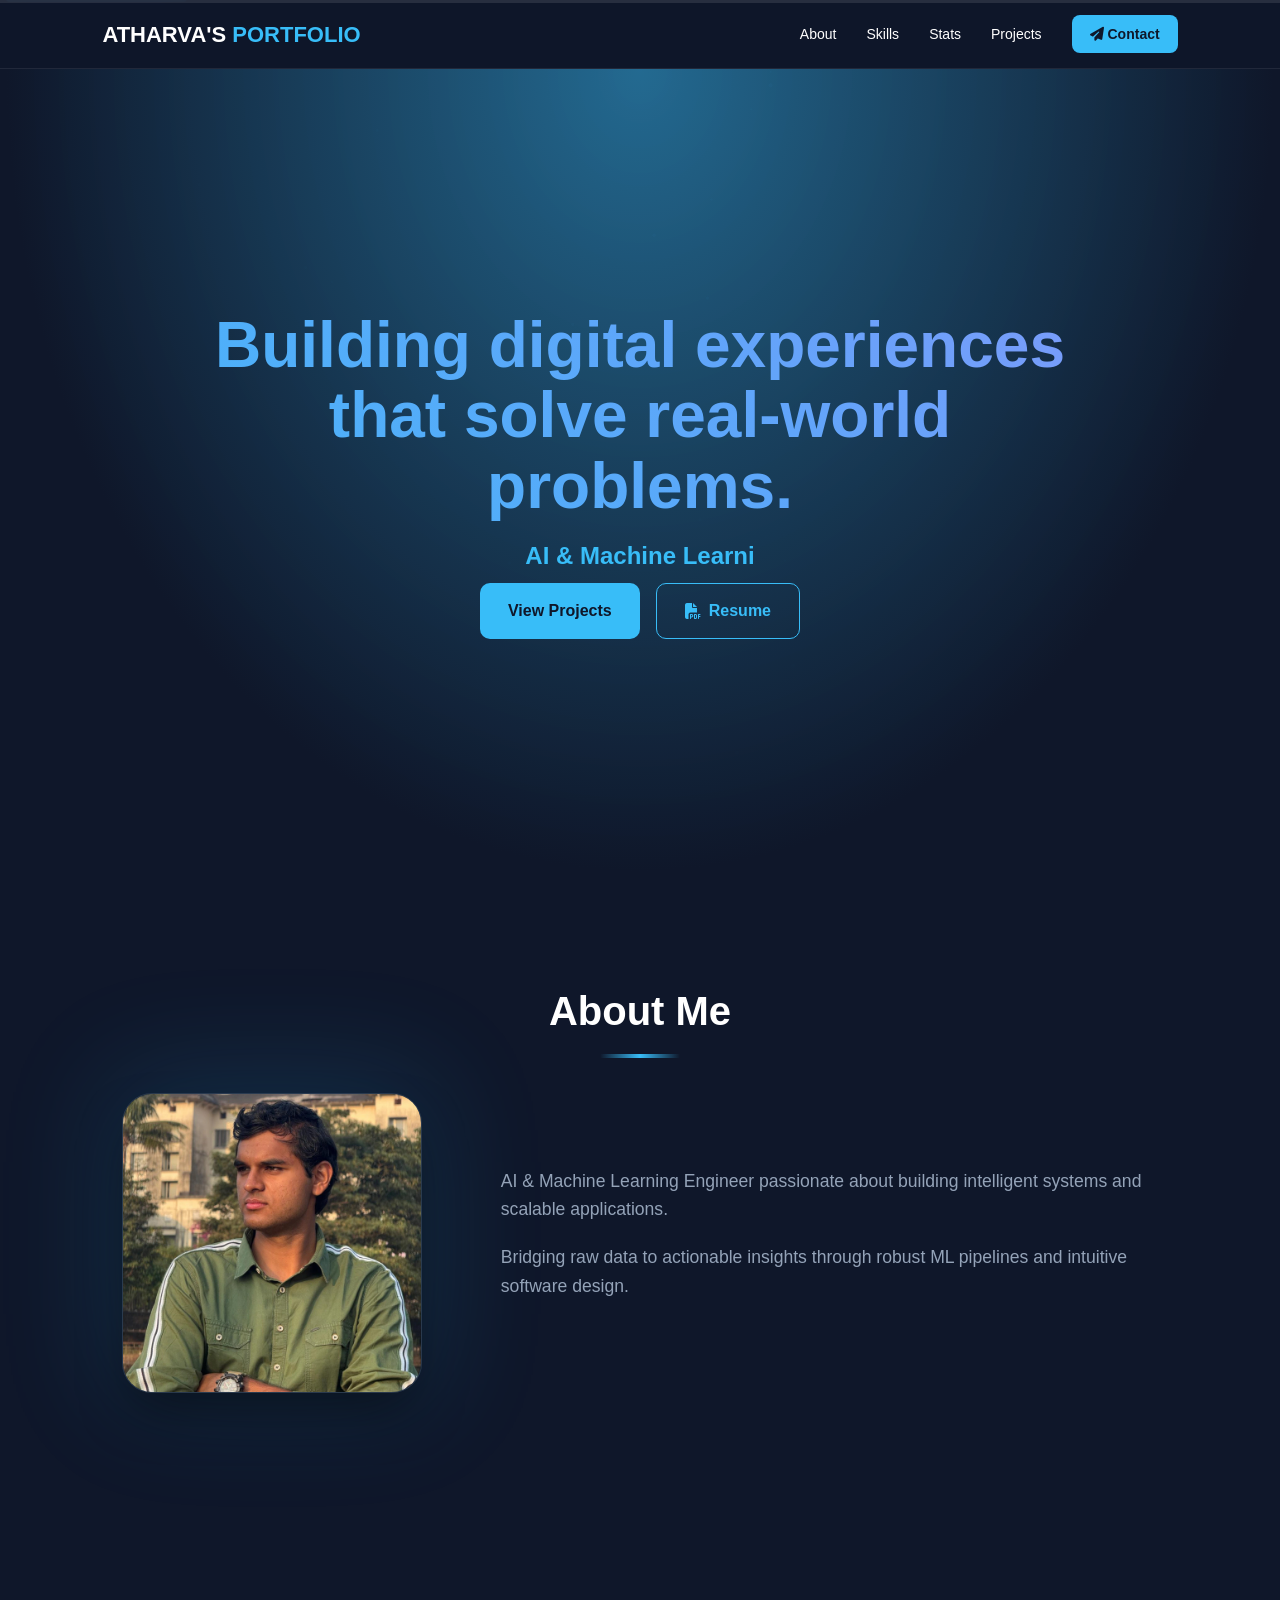
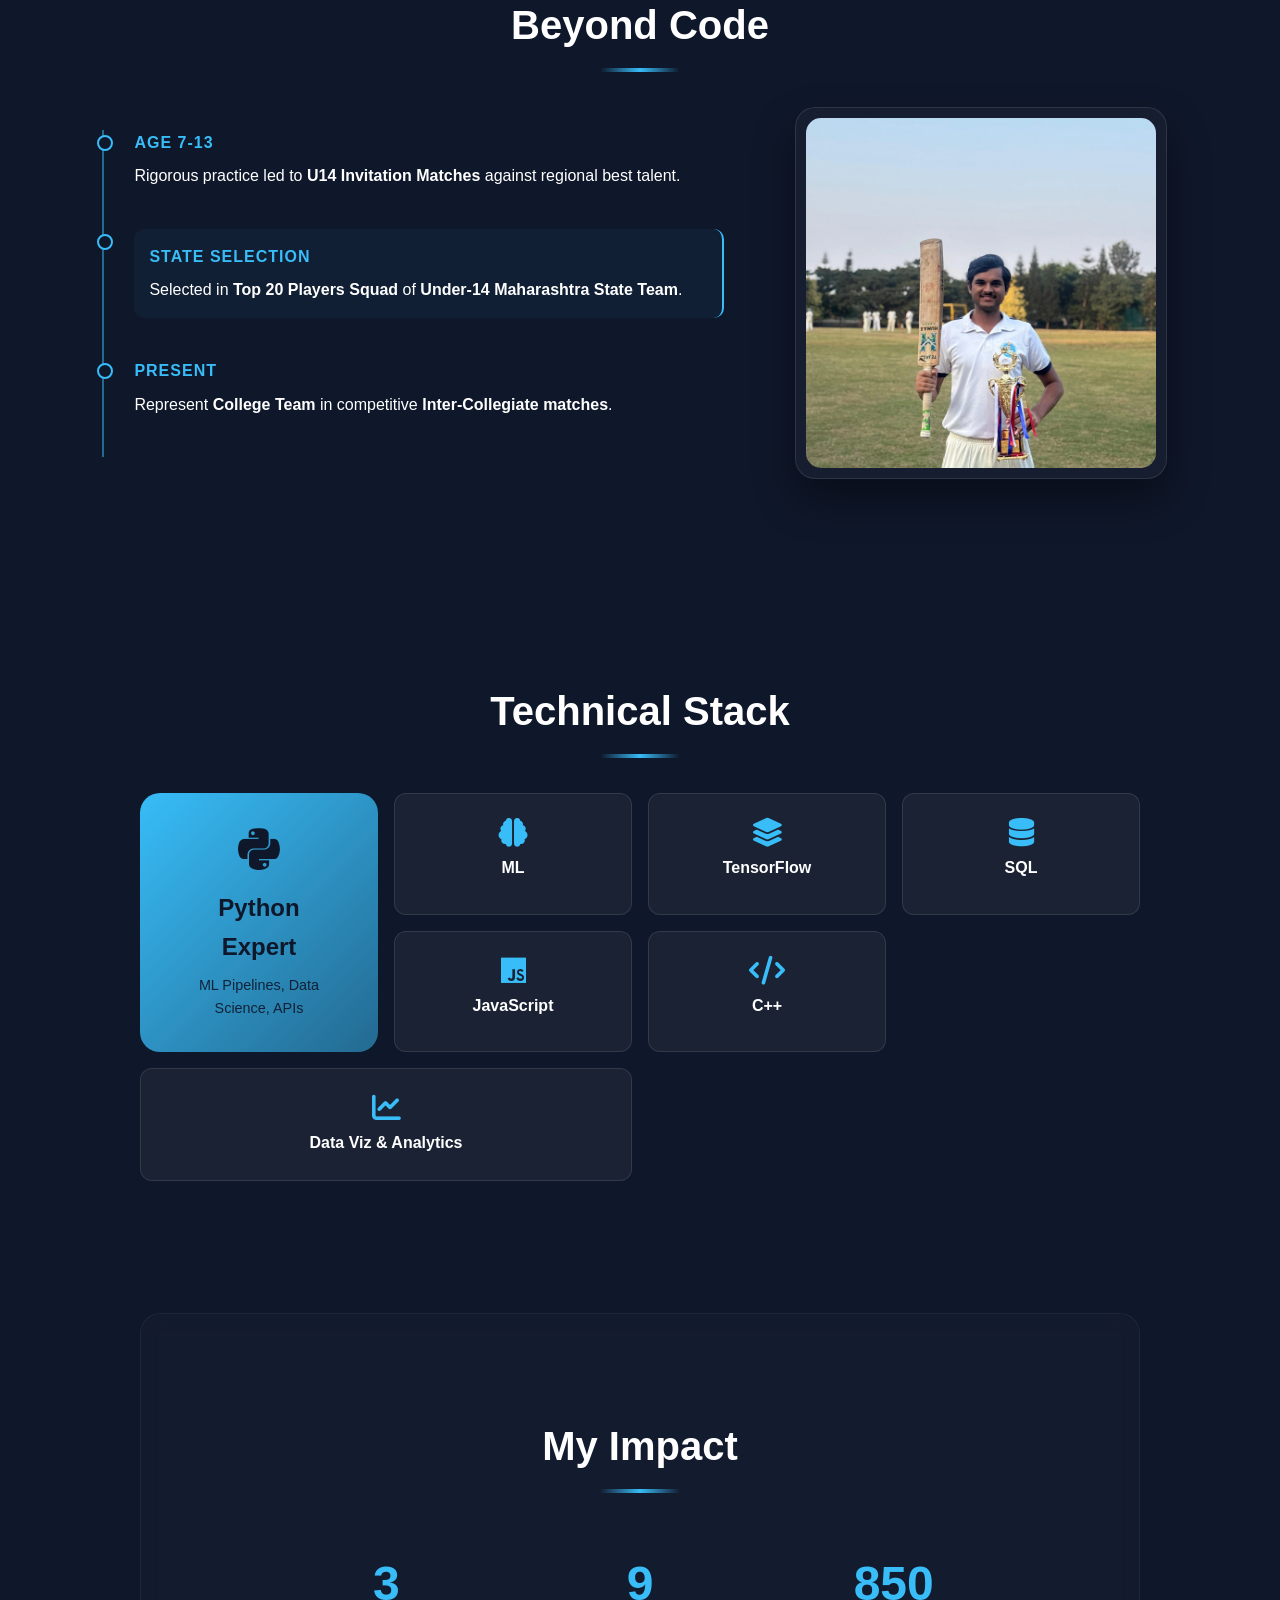
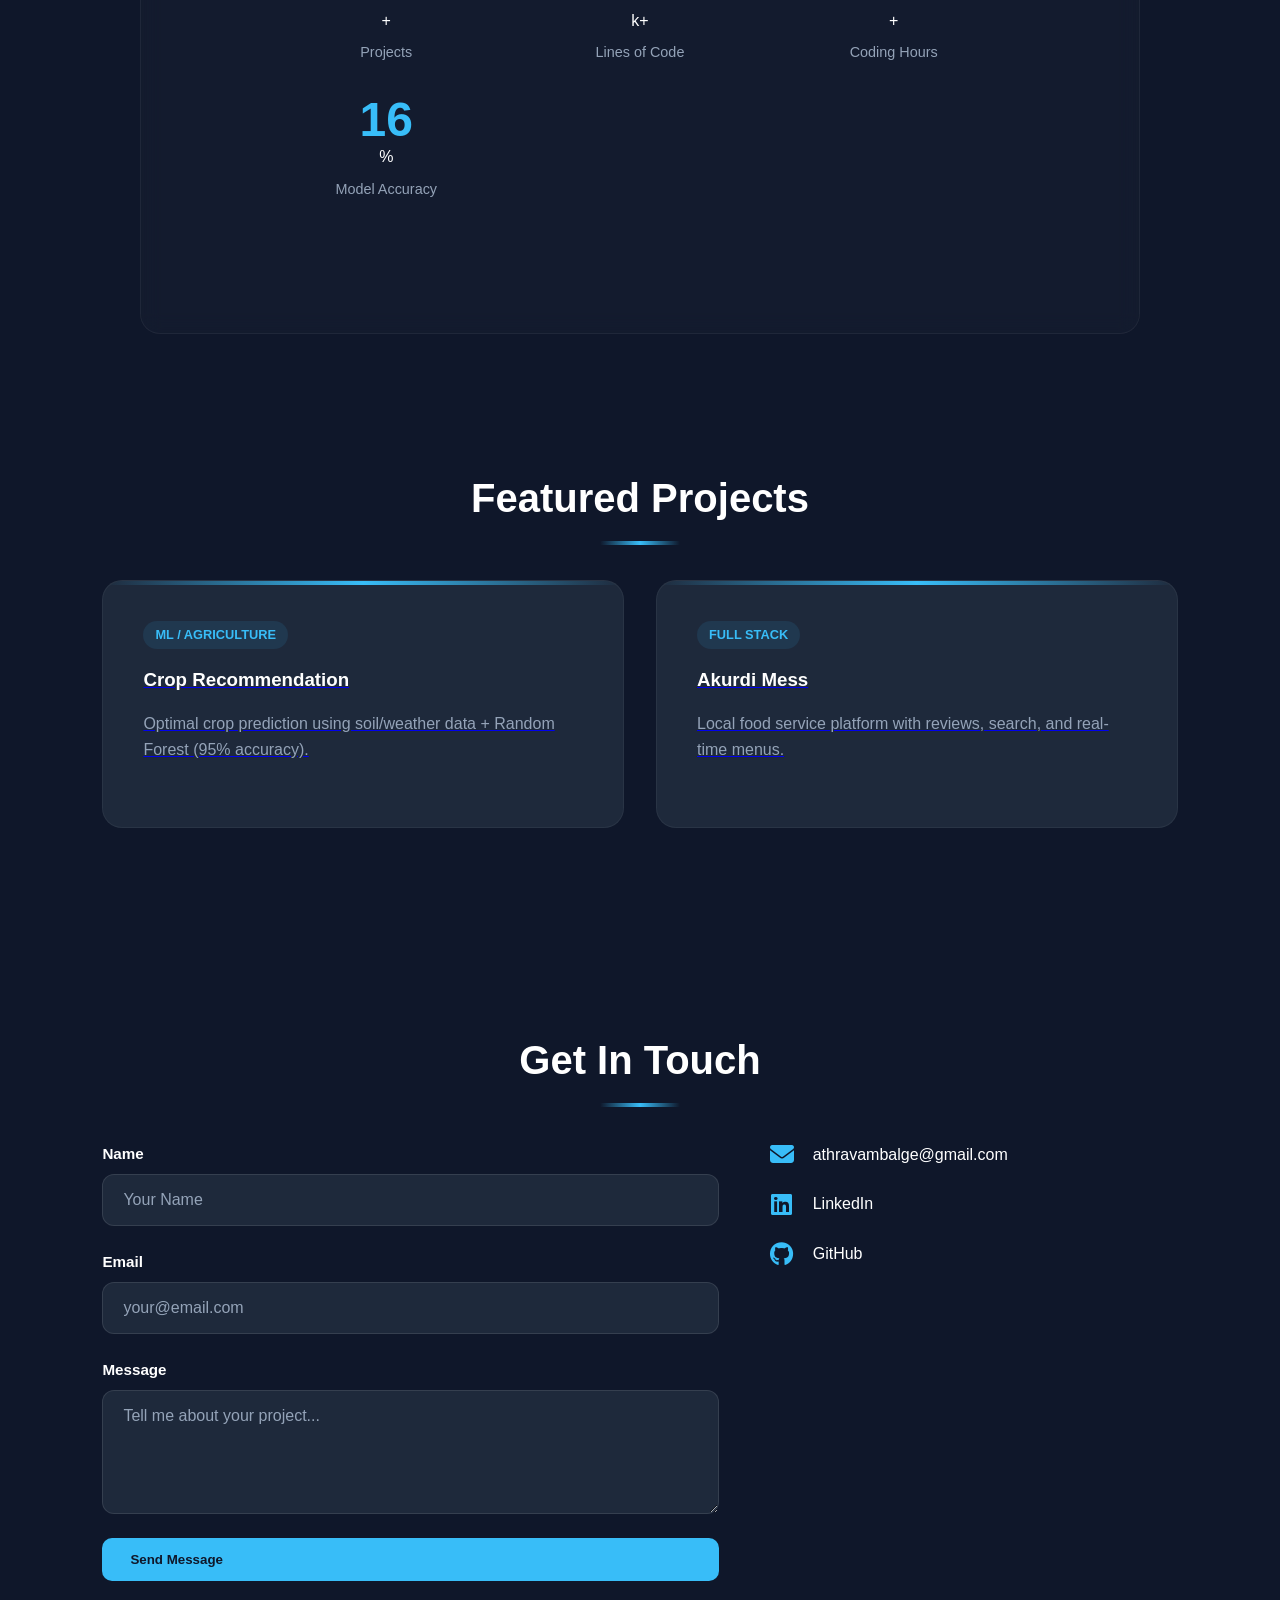
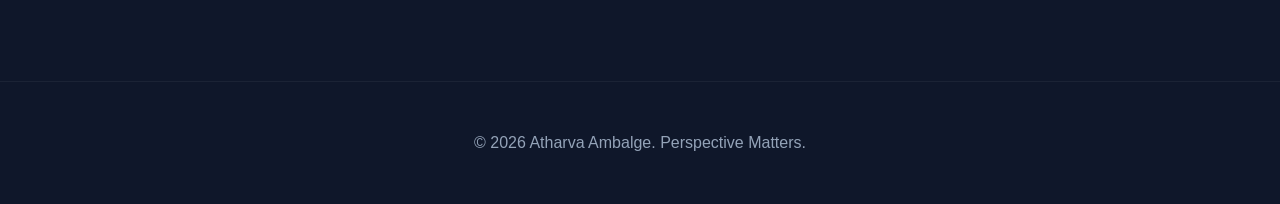
==== portfolio.html @ c4b1fd38 "Initial portfolio update" ====
<!DOCTYPE html>
<html lang="en">
<head>
    <meta charset="UTF-8">
    <meta name="viewport" content="width=device-width, initial-scale=1.0">
    <meta name="description" content="Atharva Ambalge - AI & ML Engineer | Building intelligent systems with Python, TensorFlow, and modern web technologies.">
    <meta property="og:title" content="Atharva Ambalge | AI & ML Engineer">
    <meta property="og:description" content="Passionate about AI, ML, and solving real-world problems with data-driven solutions.">
    <meta property="og:image" content="atharva.jpeg">
    <title>Atharva Ambalge | AI & ML Engineer</title>
    <link rel="stylesheet" href="https://cdnjs.cloudflare.com/ajax/libs/font-awesome/6.5.1/css/all.min.css">
    <link rel="stylesheet" href="portfolio.css">
</head>
<body>
    <!-- Scroll Progress Bar -->
    <div class="progress-bar"><div class="progress"></div></div>
    
    <!-- Skip link -->
    <a href="#main-content" class="skip-link">Skip to main content</a>

    <!-- Particles Canvas -->
    <canvas id="particles"></canvas>

    <!-- Mobile nav toggle -->
    <input type="checkbox" id="nav-toggle" class="nav-toggle">
    
    <nav>
        <div class="logo">ATHARVA'S<span> PORTFOLIO</span></div>
        <div class="links">
            <a href="#about">About</a>
            <a href="#skills">Skills</a>
            <a href="#stats">Stats</a>
            <a href="#projects">Projects</a>
            <a href="#contact" class="btn-sm"><i class="fa-solid fa-paper-plane"></i> Contact</a>
        </div>
        <label for="nav-toggle" class="hamburger">
            <span></span><span></span><span></span>
        </label>
    </nav>

    <header class="hero">
        <div class="hero-content">
            <h1>Building digital experiences that solve real-world problems.</h1>
            <p id="typewriter-text" aria-live="polite"></p>
            <div class="hero-btns">
                <a href="#projects" class="btn-primary">View Projects</a>
                <a href="resume.pdf" class="btn-secondary" download><i class="fa-solid fa-file-pdf"></i> Resume</a>
            </div>
        </div>
    </header>

    <main id="main-content">
        <section id="about" class="fade-in">
            <h2>About Me</h2>
            <div class="about-container">
                <div class="about-image">
                    <img src="atharva.jpeg" alt="Atharva Ambalge, AI & ML Engineer" loading="lazy">
                </div>
                <div class="about-content">
                    <p class="about-text">AI & Machine Learning Engineer passionate about building intelligent systems and scalable applications.</p>
                    <p class="about-text">Bridging raw data to actionable insights through robust ML pipelines and intuitive software design.</p>
                </div>
            </div>
        </section>

        <section id="cricket" class="fade-in">
            <h2>Beyond Code</h2>
            <div class="cricket-container">
                <div class="cricket-content">
                    <div class="timeline-item">
                        <div class="timeline-year">Age 7-13</div>
                        <p>Rigorous practice led to <strong>U14 Invitation Matches</strong> against regional best talent.</p>
                    </div>
                    <div class="timeline-item highlight">
                        <div class="timeline-year">State Selection</div>
                        <p>Selected in <strong>Top 20 Players Squad</strong> of <strong>Under-14 Maharashtra State Team</strong>.</p>
                    </div>
                    <div class="timeline-item">
                        <div class="timeline-year">Present</div>
                        <p>Represent <strong>College Team</strong> in competitive <strong>Inter-Collegiate matches</strong>.</p>
                    </div>
                </div>
                <div class="cricket-image">
                    <div class="glass-frame">
                        <img src="atharva1.jpeg" alt="Atharva cricket journey" loading="lazy">
                    </div>
                </div>
            </div>
        </section>

        <section id="skills" class="fade-in">
            <h2>Technical Stack</h2>
            <!-- BENTO GRID SKILLS (2026 TREND) -->
            <div class="skills-bento">
                <div class="skills-hero">
                    <i class="fa-brands fa-python"></i>
                    <h3>Python<br>Expert</h3>
                    <p>ML Pipelines, Data Science, APIs</p>
                </div>
                <div class="skill-item"><i class="fa-solid fa-brain"></i><span>ML</span></div>
                <div class="skill-item"><i class="fa-solid fa-layer-group"></i><span>TensorFlow</span></div>
                <div class="skill-item"><i class="fa-solid fa-database"></i><span>SQL</span></div>
                <div class="skill-item"><i class="fa-brands fa-js"></i><span>JavaScript</span></div>
                <div class="skill-item"><i class="fa-solid fa-code"></i><span>C++</span></div>
                <div class="skill-item skills-span-2">
                    <i class="fa-solid fa-chart-line"></i>
                    <span>Data Viz & Analytics</span>
                </div>
            </div>
        </section>

        <!-- NEW STATS COUNTER SECTION -->
        <section id="stats" class="fade-in stats-section">
            <h2>My Impact</h2>
            <div class="stats-grid">
                <div class="stat-item">
                    <span id="projects-count">0</span>+
                    <div>Projects</div>
                </div>
                <div class="stat-item">
                    <span id="lines-count">0</span>k+
                    <div>Lines of Code</div>
                </div>
                <div class="stat-item">
                    <span id="hours-count">0</span>+
                    <div>Coding Hours</div>
                </div>
                <div class="stat-item">
                    <span id="accuracy-count">0</span>%
                    <div>Model Accuracy</div>
                </div>
            </div>
        </section>

        <section id="projects" class="fade-in">
            <h2>Featured Projects</h2>
            <div class="grid-container">
                <a href="https://github.com/athravambalge-boop" target="_blank" rel="noopener" class="card" tabindex="0">
                    <div class="card-tag">ML / Agriculture</div>
                    <h3>Crop Recommendation</h3>
                    <p>Optimal crop prediction using soil/weather data + Random Forest (95% accuracy).</p>
                </a>
                <a href="https://github.com/athravambalge-boop/FSDProject" target="_blank" rel="noopener" class="card" tabindex="0">
                    <div class="card-tag">Full Stack</div>
                    <h3>Akurdi Mess</h3>
                    <p>Local food service platform with reviews, search, and real-time menus.</p>
                </a>
            </div>
        </section>

        <section id="contact" class="fade-in">
            <h2>Get In Touch</h2>
            <div class="contact-container">
                <form action="https://formspree.io/f/your_unique_id" method="POST" class="contact-form">
                    <div class="form-group">
                        <label for="user-name">Name</label>
                        <input id="user-name" type="text" name="name" placeholder="Your Name" required>
                    </div>
                    <div class="form-group">
                        <label for="user-email">Email</label>
                        <input id="user-email" type="email" name="_replyto" placeholder="your@email.com" required>
                    </div>
                    <div class="form-group">
                        <label for="user-message">Message</label>
                        <textarea id="user-message" name="message" rows="5" placeholder="Tell me about your project..." required></textarea>
                    </div>
                    <button type="submit" class="btn-primary">Send Message</button>
                </form>

                <div class="contact-info">
                    <div class="info-item">
                        <i class="fa-solid fa-envelope"></i>
                        <a href="mailto:athravambalge@gmail.com">athravambalge@gmail.com</a>
                    </div>
                    <div class="info-item">
                        <i class="fa-brands fa-linkedin"></i>
                        <a href="https://www.linkedin.com/in/atharva-ambalge-69ab14328/" target="_blank">LinkedIn</a>
                    </div>
                    <div class="info-item">
                        <i class="fa-brands fa-github"></i>
                        <a href="https://github.com/athravambalge-boop" target="_blank">GitHub</a>
                    </div>
                </div>
            </div>
        </section>
    </main>

    <footer>
        <p>© 2026 Atharva Ambalge. Perspective Matters.</p>
    </footer>

    <script src="portfolio.js"></script>
</body>
</html>
---- portfolio.css ----
:root {
    --primary: #38bdf8;
    --primary-glow: rgba(56, 189, 248, 0.5);
    --bg: #0f172a;
    --card: #1e293b;
    --text: #ffffff;
    --text-dim: #94a3b8;
    --ease: cubic-bezier(0.23, 1, 0.32, 1);
}

* { margin: 0; padding: 0; box-sizing: border-box; font-family: 'Segoe UI', Tahoma, Geneva, Verdana, sans-serif; }
html { scroll-behavior: smooth; }
body { background: var(--bg); color: var(--text); overflow-x: hidden; line-height: 1.6; position: relative; }

/* Progress Bar */
.progress-bar { position: fixed; top: 0; left: 0; width: 100%; height: 3px; z-index: 1001; background: rgba(255,255,255,0.1); }
.progress { height: 100%; background: linear-gradient(90deg, var(--primary), #60a5fa); width: 0%; transition: width 0.1s var(--ease); }

/* Skip link */
.skip-link { position: absolute; top: -40px; left: 6px; background: var(--primary); color: var(--bg); padding: 8px 12px; text-decoration: none; z-index: 1000; border-radius: 4px; font-weight: 600; }
.skip-link:focus { top: 6px; }

/* Particles */
#particles { position: fixed; top: 0; left: 0; width: 100%; height: 100%; z-index: -1; opacity: 0.08; }

/* Fade animations */
.fade-in { opacity: 0; transform: translateY(30px); transition: all 0.8s var(--ease); }
.fade-in.visible { opacity: 1; transform: translateY(0); }

/* Navigation */
nav { display: flex; justify-content: space-between; align-items: center; padding: 15px 8%; position: sticky; top: 0; z-index: 1000; background: rgba(15, 23, 42, 0.95); backdrop-filter: blur(12px); border-bottom: 1px solid rgba(255,255,255,0.08); }
.nav-toggle { display: none; }
.hamburger { display: none; flex-direction: column; cursor: pointer; gap: 4px; padding: 4px; }
.hamburger span { width: 25px; height: 3px; background: var(--text); transition: all 0.3s var(--ease); }
.logo { font-size: 22px; font-weight: 800; }
.logo span { color: var(--primary); }
.links { display: flex; gap: 30px; align-items: center; }
.links a { color: var(--text); text-decoration: none; font-size: 14px; transition: all 0.3s var(--ease); padding: 8px 0; }
.links a:hover, .links a:focus { color: var(--primary); }
.btn-sm { background: var(--primary) !important; color: var(--bg) !important; padding: 8px 18px !important; border-radius: 8px; font-weight: 700; }

@media (max-width: 768px) {
    .hamburger { display: flex; }
    .links { position: fixed; top: 70px; left: -100%; width: 100%; height: calc(100vh - 70px); background: rgba(15, 23, 42, 0.98); flex-direction: column; justify-content: flex-start; align-items: center; padding-top: 2rem; transition: left 0.4s var(--ease); border-top: 1px solid rgba(255,255,255,0.08); }
    #nav-toggle:checked ~ .links { left: 0; }
    #nav-toggle:checked ~ .hamburger span:nth-child(1) { transform: rotate(45deg) translate(5px, 5px); }
    #nav-toggle:checked ~ .hamburger span:nth-child(2) { opacity: 0; }
    #nav-toggle:checked ~ .hamburger span:nth-child(3) { transform: rotate(-45deg) translate(7px, -6px); }
}

/* Hero */
.hero { height: 90vh; display: flex; align-items: center; padding: 0 8%; background: radial-gradient(ellipse at top, var(--primary-glow) 0%, var(--bg) 70%); }
.hero-content { max-width: 900px; margin: 0 auto; text-align: center; }
.hero-content h1 { 
    font-size: clamp(2rem, 5vw, 4rem); line-height: 1.1; margin: 0 auto 1rem;
    background: linear-gradient(45deg, var(--primary), #60a5fa, #a78bfa, var(--primary));
    background-size: 300% 300%; -webkit-background-clip: text; background-clip: text; color: transparent;
    animation: gradientShift 3s ease infinite;
}
@keyframes gradientShift { 0%, 100% { background-position: 0% 50%; } 50% { background-position: 100% 50%; } }
#typewriter-text { height: 1.5em; color: var(--primary); font-size: 1.5rem; margin: 10px auto; font-weight: 600; }
.hero-btns { display: flex; gap: 1rem; justify-content: center; flex-wrap: wrap; }

.btn-primary, .btn-secondary { padding: 14px 28px; border-radius: 10px; font-weight: 600; display: inline-flex; align-items: center; gap: 0.5rem; transition: all 0.3s var(--ease); text-decoration: none; border: none; }
.btn-primary { background: var(--primary); color: var(--bg); }
.btn-secondary { border: 1px solid var(--primary); color: var(--primary); background: transparent; }
.btn-primary:hover { transform: translateY(-3px); box-shadow: 0 10px 20px var(--primary-glow); }
.btn-secondary:hover { background: var(--primary); color: var(--bg); }

/* Sections */
section { padding: 100px 8%; max-width: 1400px; margin: 0 auto; }
@media (max-width: 768px) { section { padding: 60px 5%; } }
h2 { font-size: 2.5rem; text-align: center; margin-bottom: 50px; position: relative; }
h2::after { content: ''; position: absolute; bottom: -15px; left: 50%; transform: translateX(-50%); width: 80px; height: 4px; background: linear-gradient(90deg, transparent, var(--primary), transparent); }

/* About */
.about-container { display: flex; align-items: center; gap: 60px; flex-wrap: wrap; }
.about-image { flex: 1; min-width: 300px; display: flex; justify-content: center; position: relative; }
.about-image::before { content: ""; position: absolute; top: -15px; left: 50%; transform: translateX(-50%); width: 320px; height: 320px; background: var(--primary); filter: blur(60px); opacity: 0.15; z-index: -1; }
.about-image img { width: 300px; height: 300px; object-fit: cover; border-radius: 30px; border: 1px solid rgba(255,255,255,0.1); box-shadow: 0 25px 50px -12px rgba(0,0,0,0.5); transition: all 0.5s var(--ease); }
.about-image:hover img { border-color: var(--primary); transform: translateY(-10px) rotate(2deg); box-shadow: 0 0 25px var(--primary-glow); }
.about-content { flex: 2; }
.about-text { font-size: 1.1rem; color: var(--text-dim); margin-bottom: 20px; }

@media (max-width: 768px) {
    .about-container { flex-direction: column; text-align: center; }
    .about-image img { width: 250px; height: 250px; }
}

/* Cricket */
.cricket-container { display: flex; align-items: center; gap: 60px; flex-wrap: wrap-reverse; }
.cricket-content { flex: 1.5; border-left: 2px solid var(--primary-glow); padding-left: 30px; }
.timeline-item { margin-bottom: 40px; position: relative; }
.timeline-item::before { content: ""; position: absolute; left: -37px; top: 5px; width: 12px; height: 12px; background: var(--bg); border: 2px solid var(--primary); border-radius: 50%; }
.timeline-year { font-weight: 800; color: var(--primary); text-transform: uppercase; letter-spacing: 1px; margin-bottom: 8px; }
.timeline-item strong { color: var(--text); }
.timeline-item.highlight { background: rgba(56, 189, 248, 0.05); padding: 15px; border-radius: 10px; border-right: 2px solid var(--primary); }
.cricket-image { flex: 1; display: flex; justify-content: center; }
.glass-frame { padding: 10px; background: rgba(255,255,255,0.03); backdrop-filter: blur(10px); border: 1px solid rgba(255,255,255,0.1); border-radius: 20px; box-shadow: 0 20px 40px rgba(0,0,0,0.4); }
.glass-frame img { width: 100%; max-width: 350px; border-radius: 15px; }

@media (max-width: 768px) {
    .cricket-content { border-left: none; padding-left: 0; }
    .timeline-item::before { display: none; }
    .cricket-container { flex-direction: column; text-align: center; }
}

/* BENTO SKILLS */
.skills-bento {
    display: grid;
    grid-template-columns: 1fr 1fr 1fr 1fr;
    grid-template-rows: auto auto;
    gap: 1rem;
    max-width: 1000px;
    margin: 0 auto;
}
.skills-hero {
    grid-row: 1 / 3;
    background: linear-gradient(135deg, var(--primary), var(--primary-glow));
    padding: 2rem;
    border-radius: 20px;
    text-align: center;
    color: var(--bg);
}
.skills-hero i { font-size: 3rem; margin-bottom: 1rem; display: block; }
.skills-hero h3 { margin: 0 0 0.5rem 0; font-size: 1.5rem; }
.skills-hero p { opacity: 0.9; font-size: 0.9rem; }
.skill-item {
    background: rgba(255,255,255,0.05);
    padding: 1.5rem;
    border-radius: 12px;
    border: 1px solid rgba(255,255,255,0.1);
    display: flex;
    flex-direction: column;
    align-items: center;
    gap: 0.5rem;
    transition: all 0.3s var(--ease);
}
.skill-item:hover { transform: translateY(-5px); border-color: var(--primary); box-shadow: 0 10px 20px var(--primary-glow); }
.skill-item i { font-size: 1.8rem; color: var(--primary); }
.skill-item span { font-weight: 600; font-size: 1rem; }
.skills-span-2 { grid-column: span 2; }

@media (max-width: 768px) {
    .skills-bento { grid-template-columns: 1fr 1fr; grid-template-rows: auto auto auto; }
    .skills-hero { grid-row: auto; grid-column: span 2; }
}

/* Stats Counter */
.stats-section { background: rgba(255,255,255,0.02); backdrop-filter: blur(10px); border: 1px solid rgba(255,255,255,0.05); border-radius: 20px; margin: 2rem auto; max-width: 1000px; }
.stats-grid { display: grid; grid-template-columns: repeat(auto-fit, minmax(200px, 1fr)); gap: 2rem; padding: 2rem; }
.stat-item { text-align: center; }
.stat-item span { font-size: 3rem; font-weight: 800; color: var(--primary); display: block; line-height: 1; }
.stat-item div { color: var(--text-dim); font-size: 0.9rem; margin-top: 0.5rem; }

/* Projects - 3D Tilt Cards */
.grid-container { display: grid; grid-template-columns: repeat(auto-fit, minmax(350px, 1fr)); gap: 2rem; }
.card { 
    background: var(--card); padding: 2.5rem; border-radius: 20px; border: 1px solid rgba(255,255,255,0.05); 
    position: relative; overflow: hidden; transition: all 0.4s var(--ease); cursor: pointer;
    perspective: 1000px; transform-style: preserve-3d;
    --mouse-x: 50%; --mouse-y: 50%; --glow-opacity: 0;
}
.card::before { content: ''; position: absolute; top: 0; left: 0; right: 0; height: 4px; background: linear-gradient(90deg, transparent, var(--primary), transparent); }
.card::after {
    content: ''; position: absolute; top: 0; left: 0; right: 0; bottom: 0;
    background: radial-gradient(600px circle at var(--mouse-x) var(--mouse-y), rgba(56,189,248,0.15) 0%, transparent 40%);
    opacity: var(--glow-opacity); pointer-events: none; z-index: 1; border-radius: 20px;
}
.card > * { position: relative; z-index: 2; }
.card:hover { transform: rotateY(5deg) rotateX(5deg) translateY(-10px) scale(1.02); border-color: var(--primary); box-shadow: 0 20px 40px rgba(56,189,248,0.15); }
.card-tag { color: var(--primary); font-size: 0.8rem; font-weight: 700; text-transform: uppercase; margin-bottom: 1rem; padding: 0.25rem 0.75rem; background: rgba(56,189,248,0.1); border-radius: 20px; display: inline-block; }
.card h3 { margin-bottom: 1rem; color: var(--text); }
.card p { color: var(--text-dim); margin-bottom: 1.5rem; }
.card a { color: var(--primary); text-decoration: none; font-weight: 600; display: inline-flex; align-items: center; gap: 0.5rem; padding: 0.75rem 0; }

/* Contact */
.contact-container { display: grid; grid-template-columns: 1.5fr 1fr; gap: 3rem; }
.contact-form { display: flex; flex-direction: column; gap: 1.5rem; }
.form-group { display: flex; flex-direction: column; }
.form-group label { color: var(--text); font-weight: 600; margin-bottom: 0.5rem; font-size: 0.95rem; }
.contact-form input, .contact-form textarea { background: var(--card); border: 1px solid rgba(255,255,255,0.1); padding: 1rem 1.25rem; border-radius: 12px; color: var(--text); font-size: 1rem; transition: all 0.3s var(--ease); }
.contact-form input:focus, .contact-form textarea:focus { border-color: var(--primary); box-shadow: 0 0 0 3px var(--primary-glow); outline: none; transform: translateY(-1px); }
.contact-form input::placeholder, .contact-form textarea::placeholder { color: var(--text-dim); }
.contact-info .info-item { display: flex; align-items: center; gap: 1rem; margin-bottom: 1.5rem; }
.info-item i { color: var(--primary); font-size: 1.5rem; width: 30px; text-align: center; }
.info-item a { color: var(--text); text-decoration: none; transition: 0.3s var(--ease); }
.info-item a:hover { color: var(--primary); }

@media (max-width: 768px) { 
    .contact-container { grid-template-columns: 1fr; gap: 2rem; }
    .hero { height: 90vh; padding: 0 5%; }
    .hero-content h1 { font-size: 2.5rem; }
}

/* Footer */
footer { text-align: center; padding: 3rem 8%; border-top: 1px solid rgba(255,255,255,0.05); color: var(--text-dim); background: var(--bg); }

/* Responsive Images */
img { max-width: 100%; height: auto; display: block; }
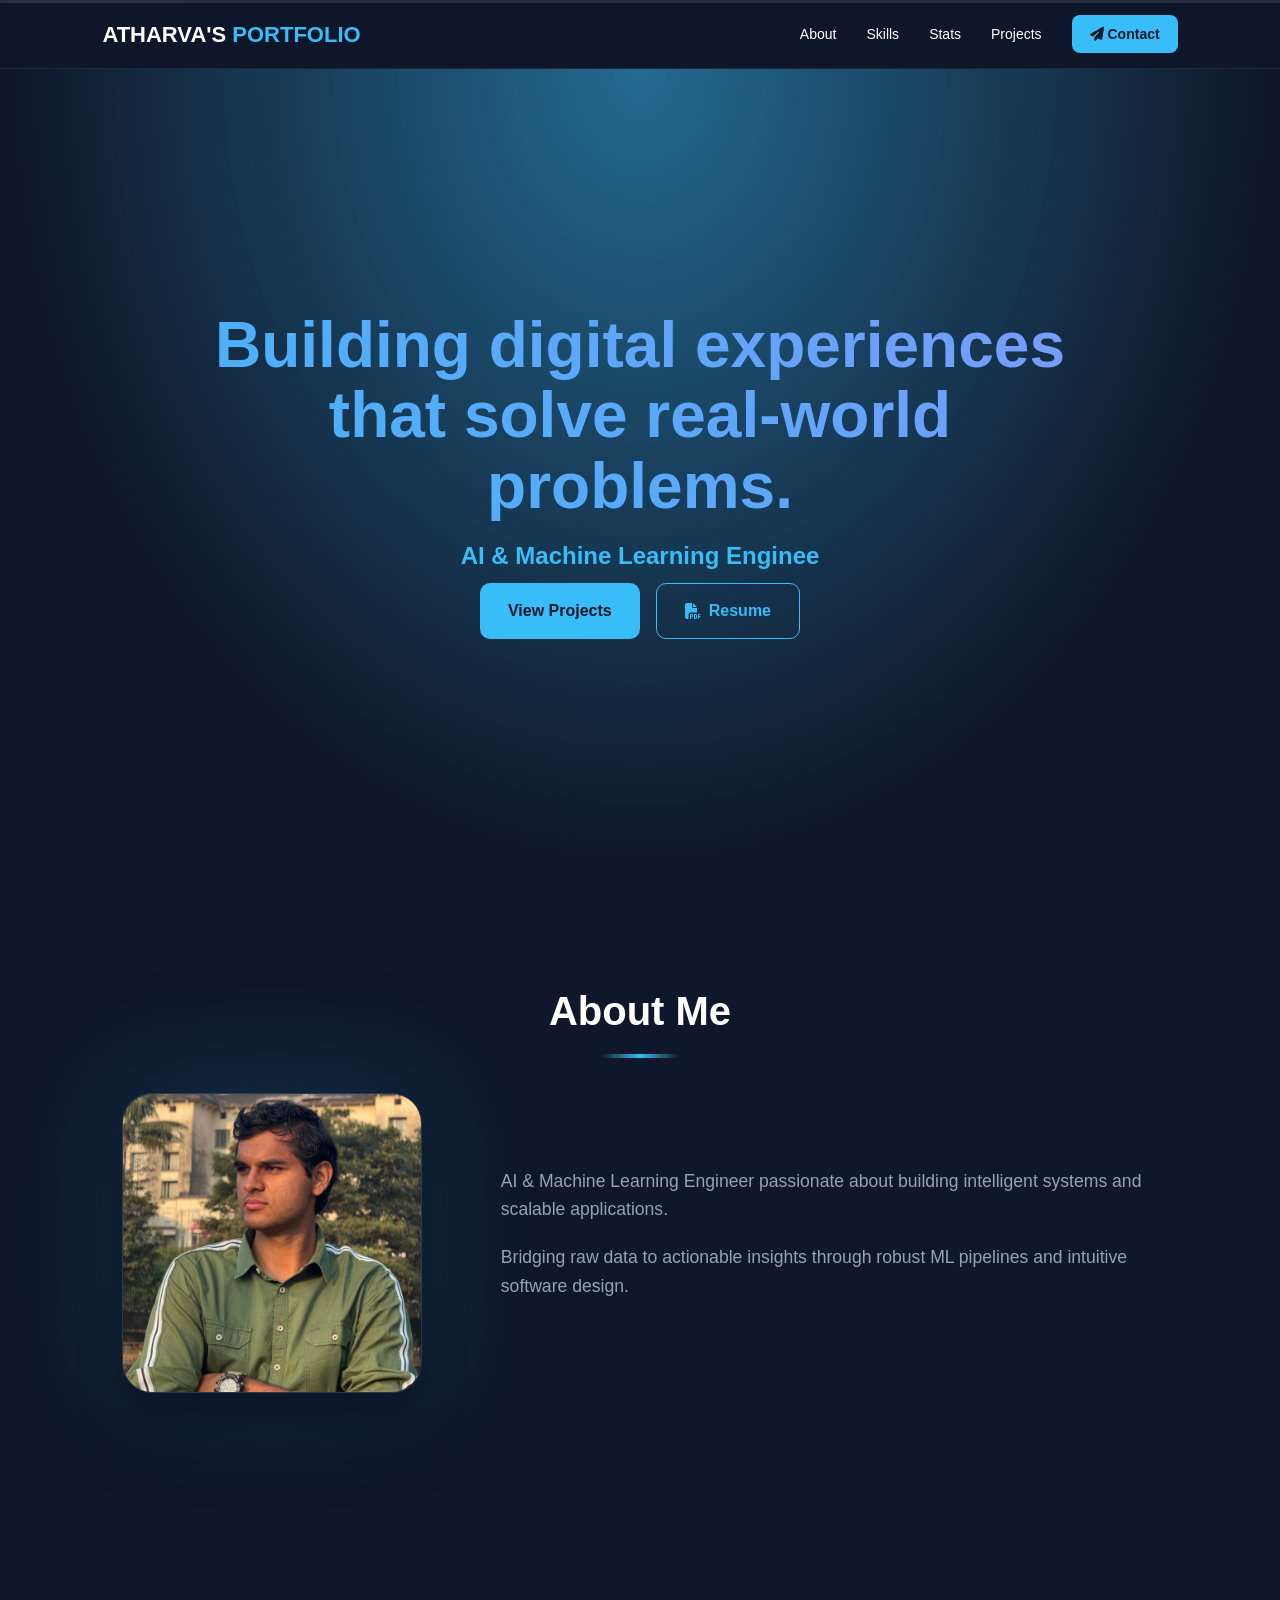
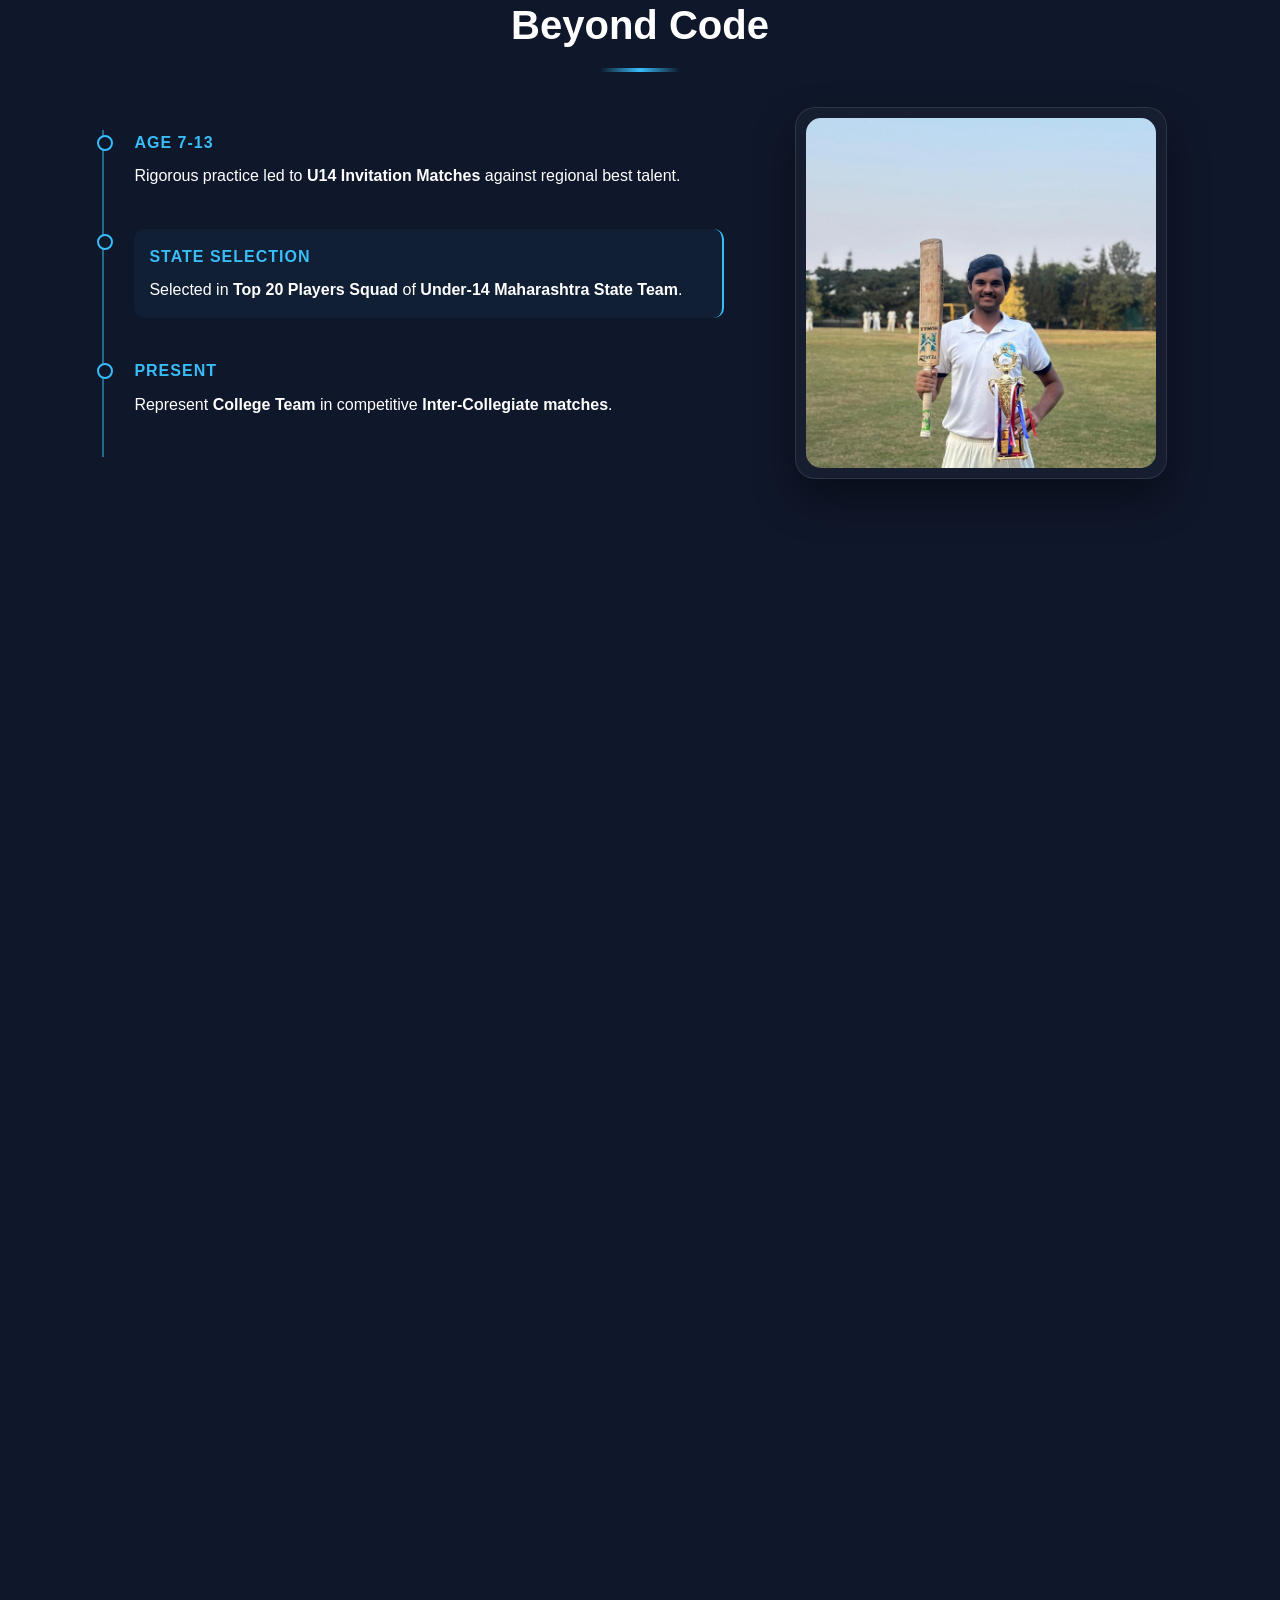
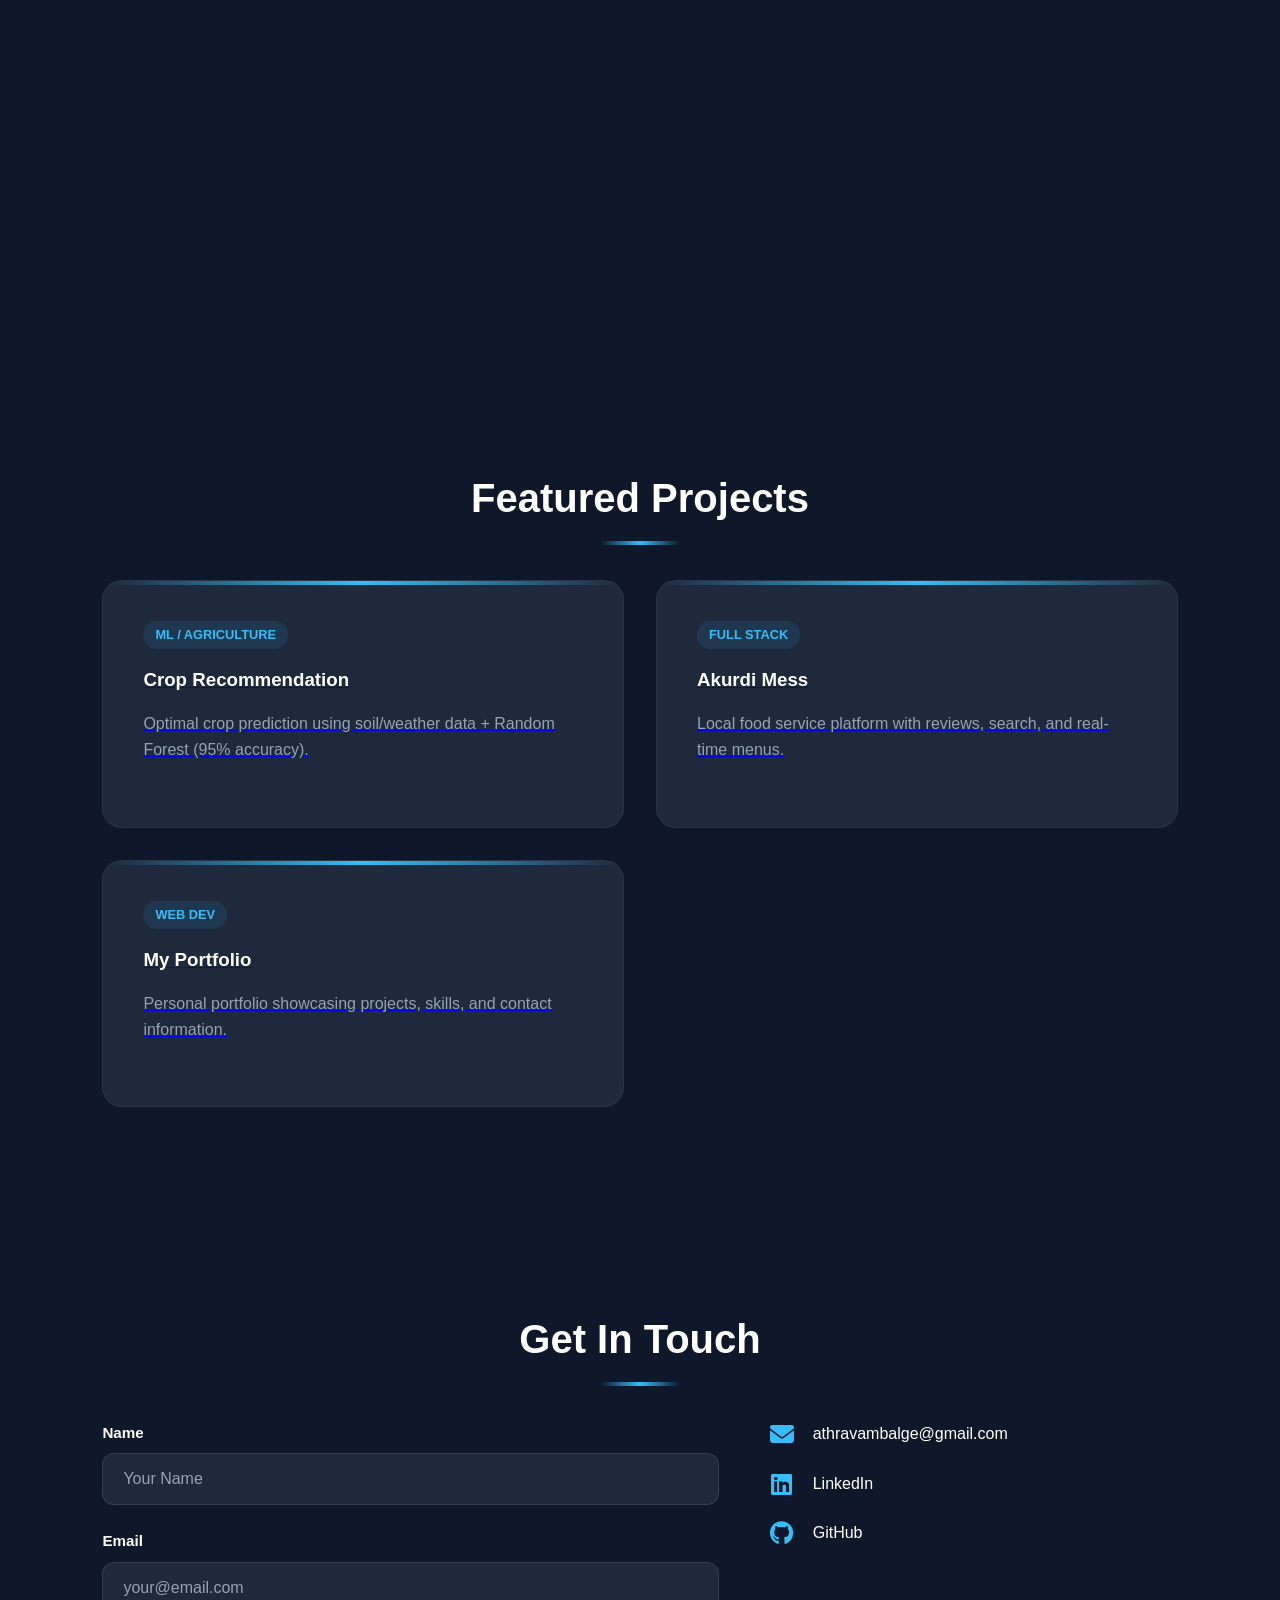
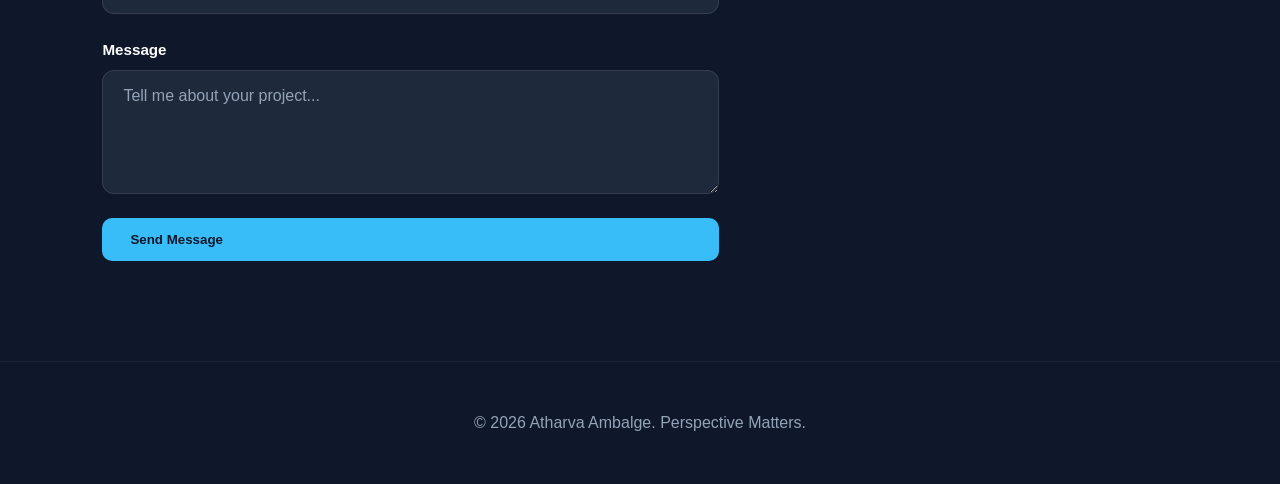
==== commit 5e9e02f0: "Add My Portfolio project card" ====
--- a/portfolio.html
+++ b/portfolio.html
@@ -145,6 +145,11 @@
                     <h3>Akurdi Mess</h3>
                     <p>Local food service platform with reviews, search, and real-time menus.</p>
                 </a>
+                <a href="https://github.com/athravambalge-boop/My-Portfolio" target="_blank" rel="noopener" class="card" tabindex="0">
+                    <div class="card-tag">Web Dev</div>
+                    <h3>My Portfolio</h3>
+                    <p>Personal portfolio showcasing projects, skills, and contact information.</p>
+                </a>
             </div>
         </section>
 
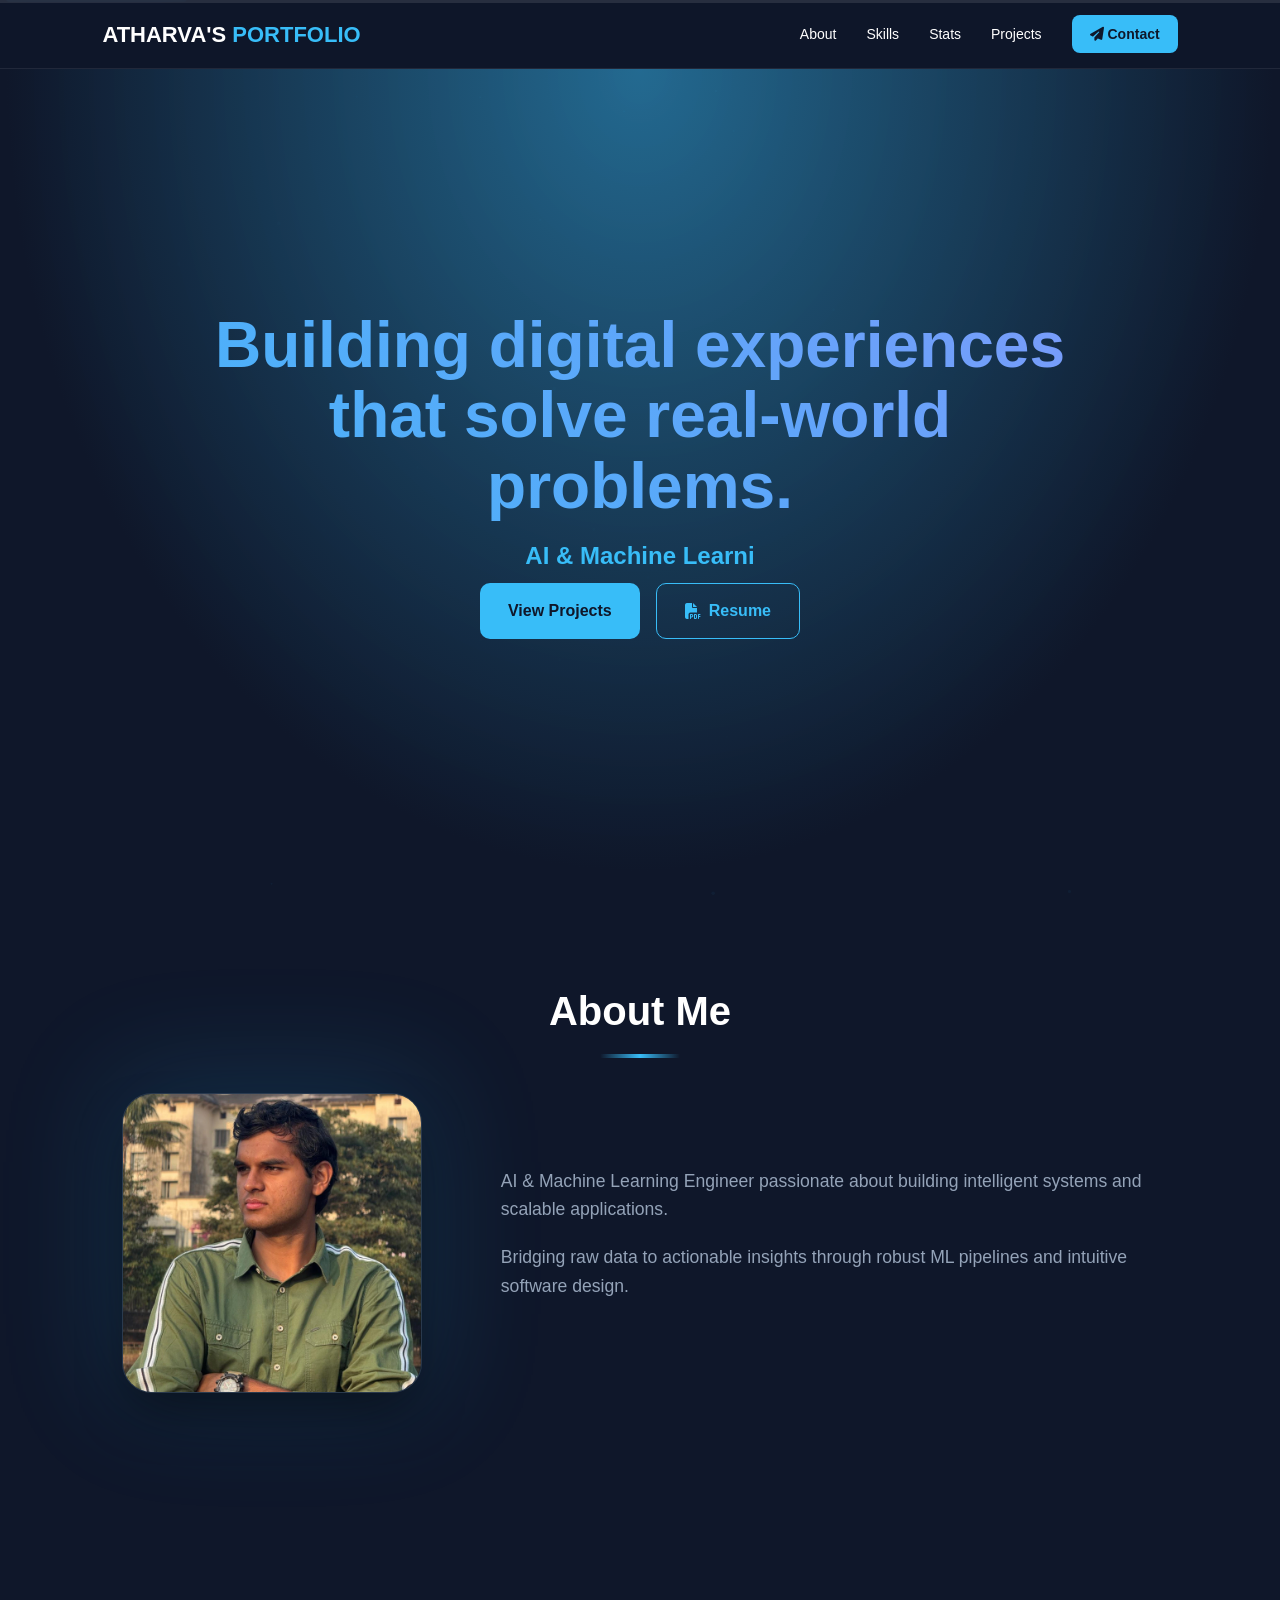
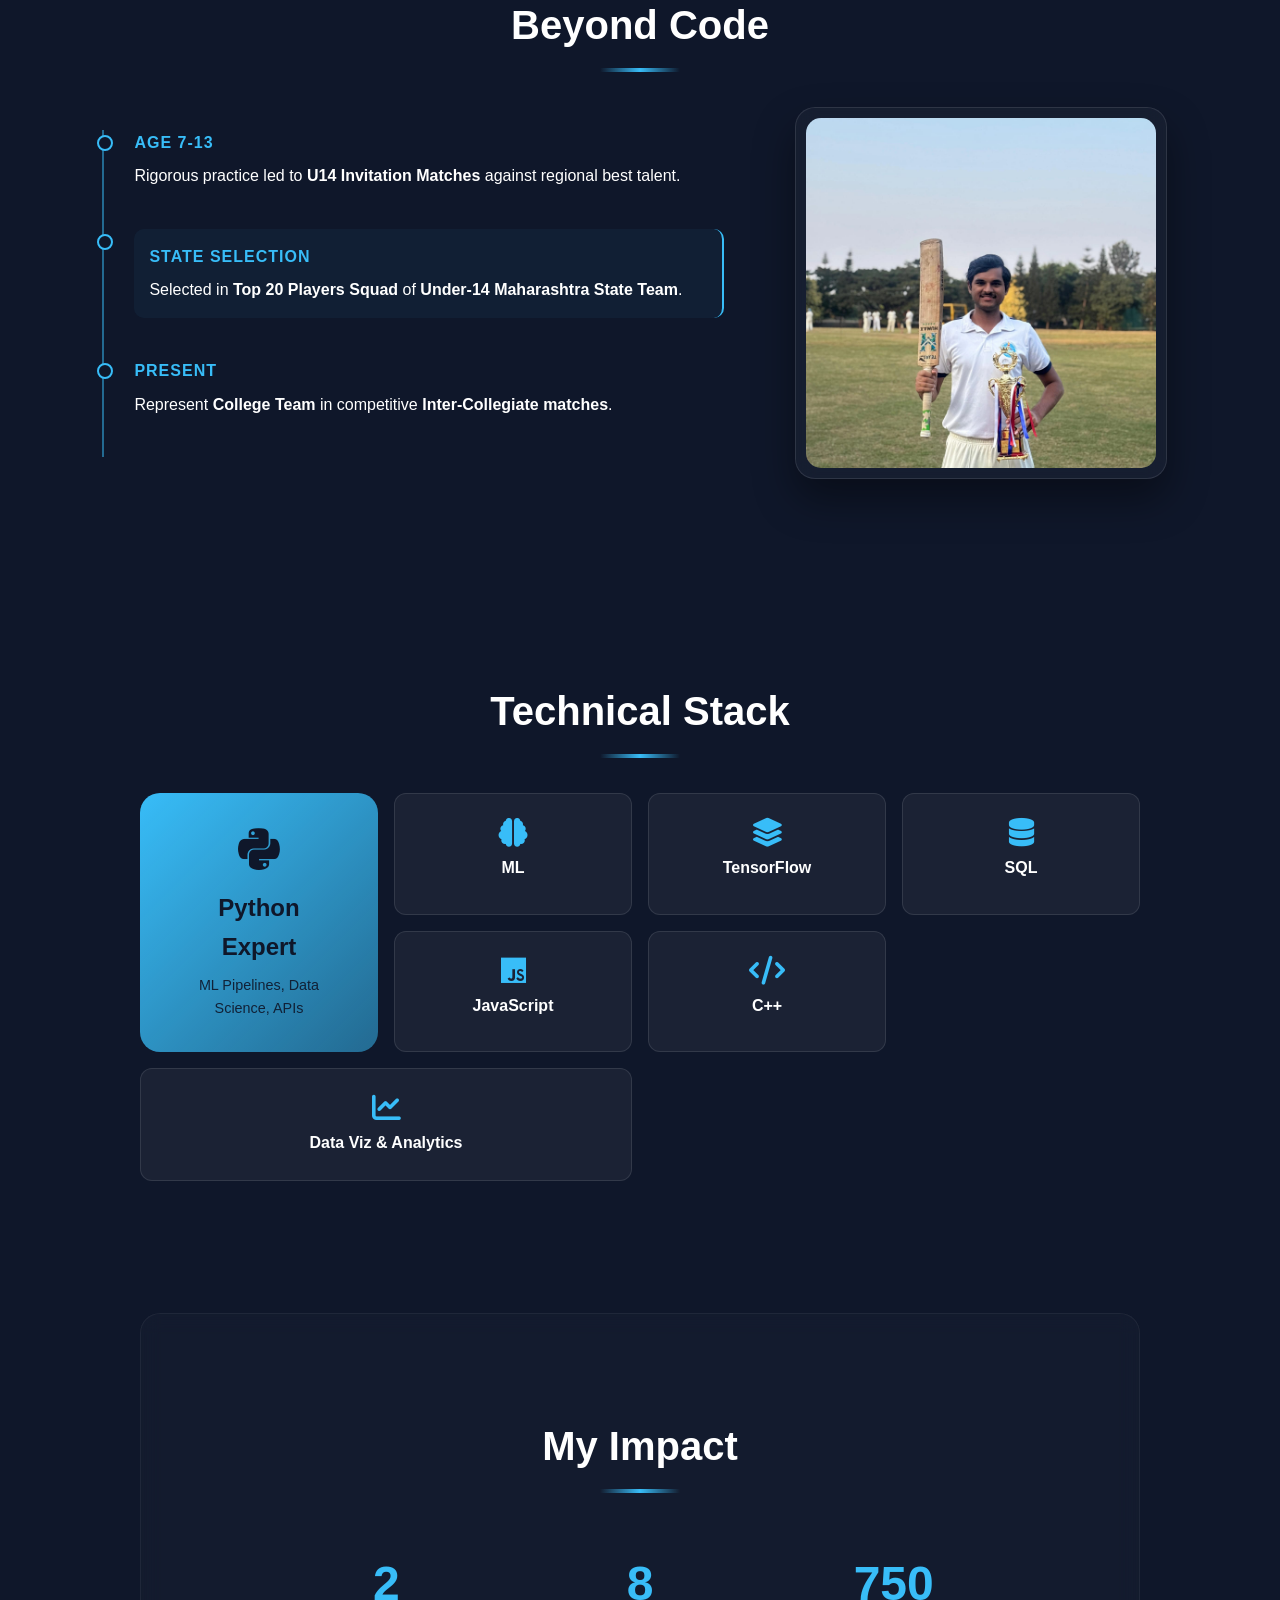
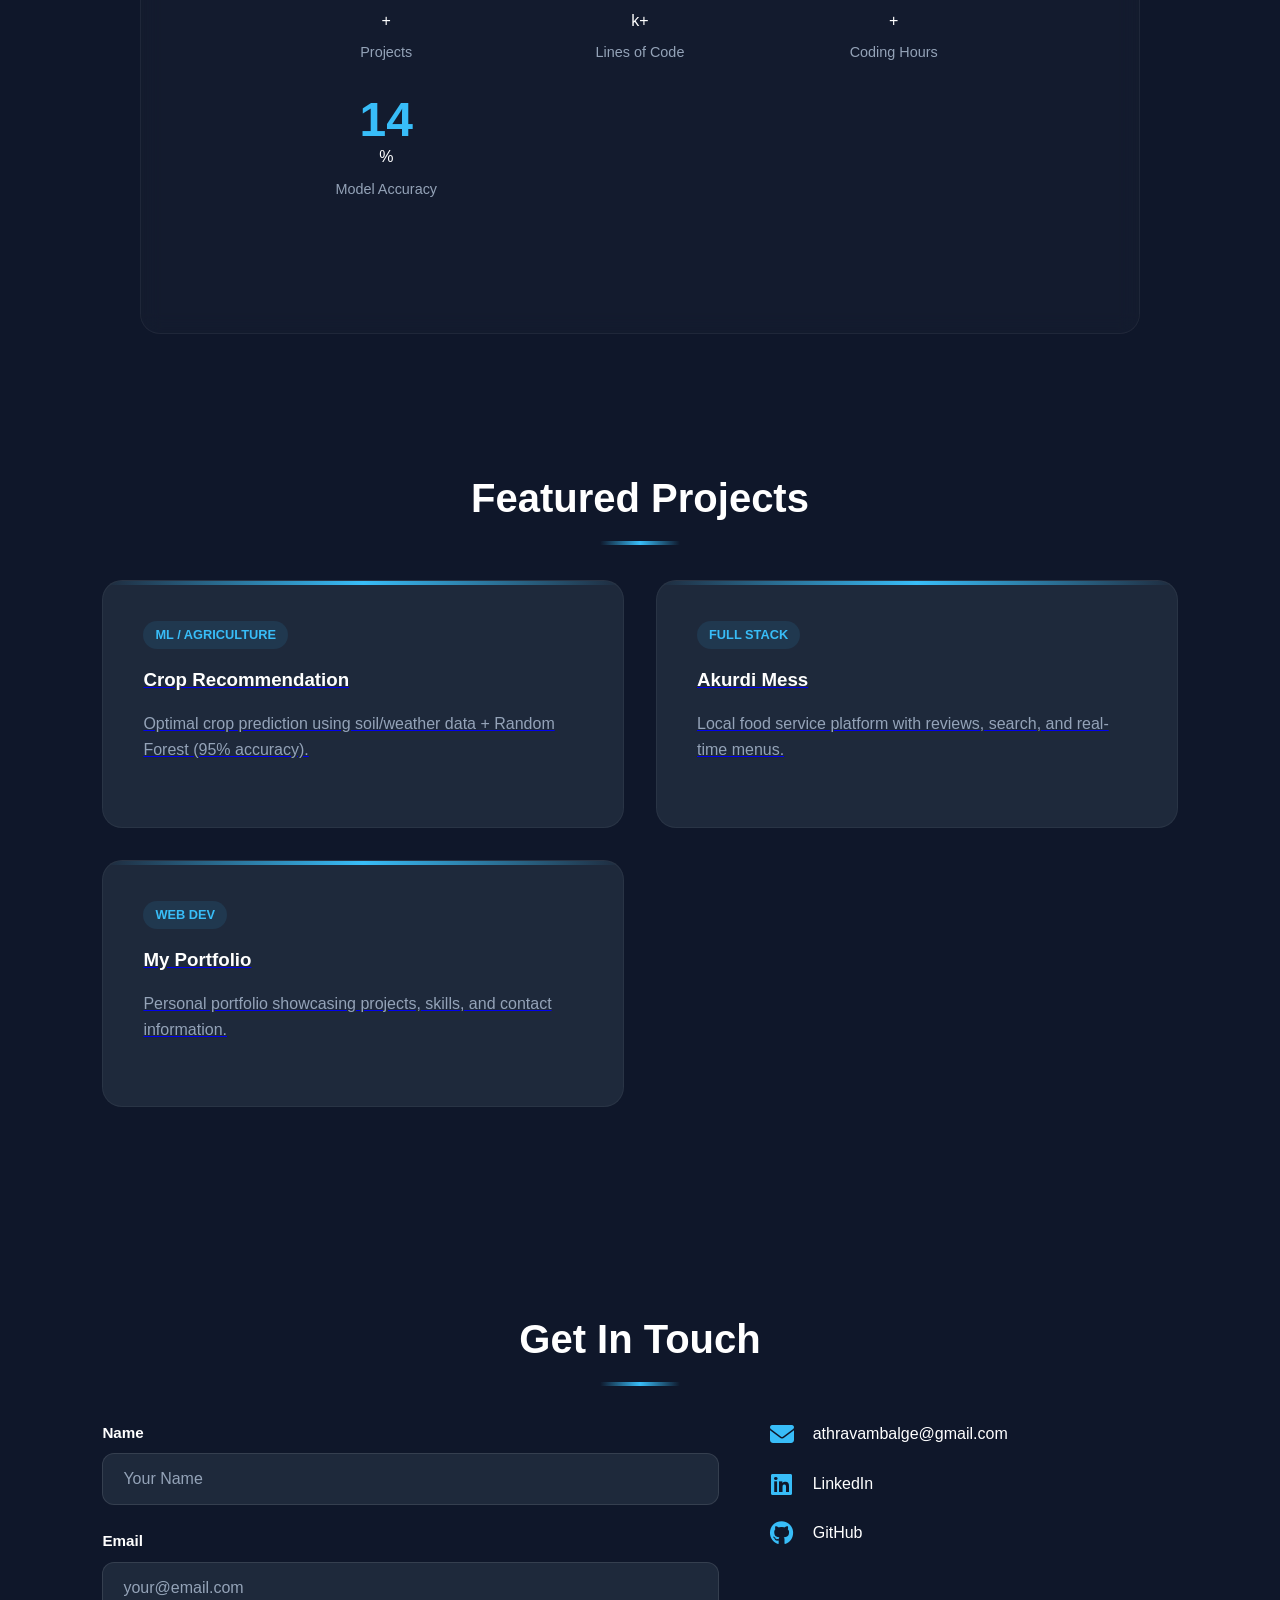
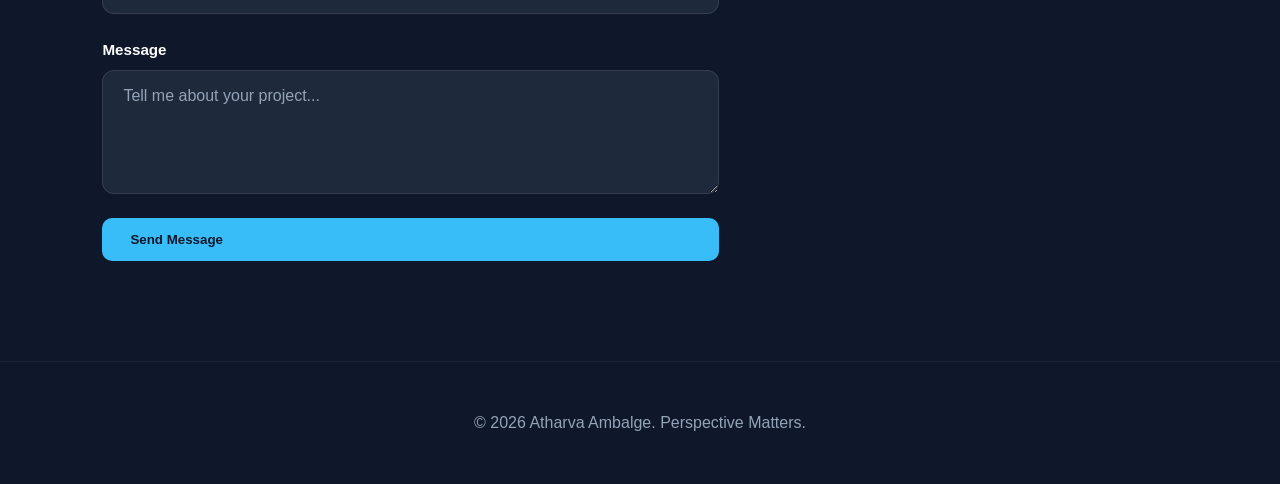
==== commit 5c52fe91: "Update Crop Recommendation project link to GitHub repository" ====
--- a/portfolio.html
+++ b/portfolio.html
@@ -135,7 +135,7 @@
         <section id="projects" class="fade-in">
             <h2>Featured Projects</h2>
             <div class="grid-container">
-                <a href="https://github.com/athravambalge-boop" target="_blank" rel="noopener" class="card" tabindex="0">
+                <a href="https://github.com/athravambalge-boop/Crop-Recommendation-System-ML" target="_blank" rel="noopener" class="card" tabindex="0">
                     <div class="card-tag">ML / Agriculture</div>
                     <h3>Crop Recommendation</h3>
                     <p>Optimal crop prediction using soil/weather data + Random Forest (95% accuracy).</p>
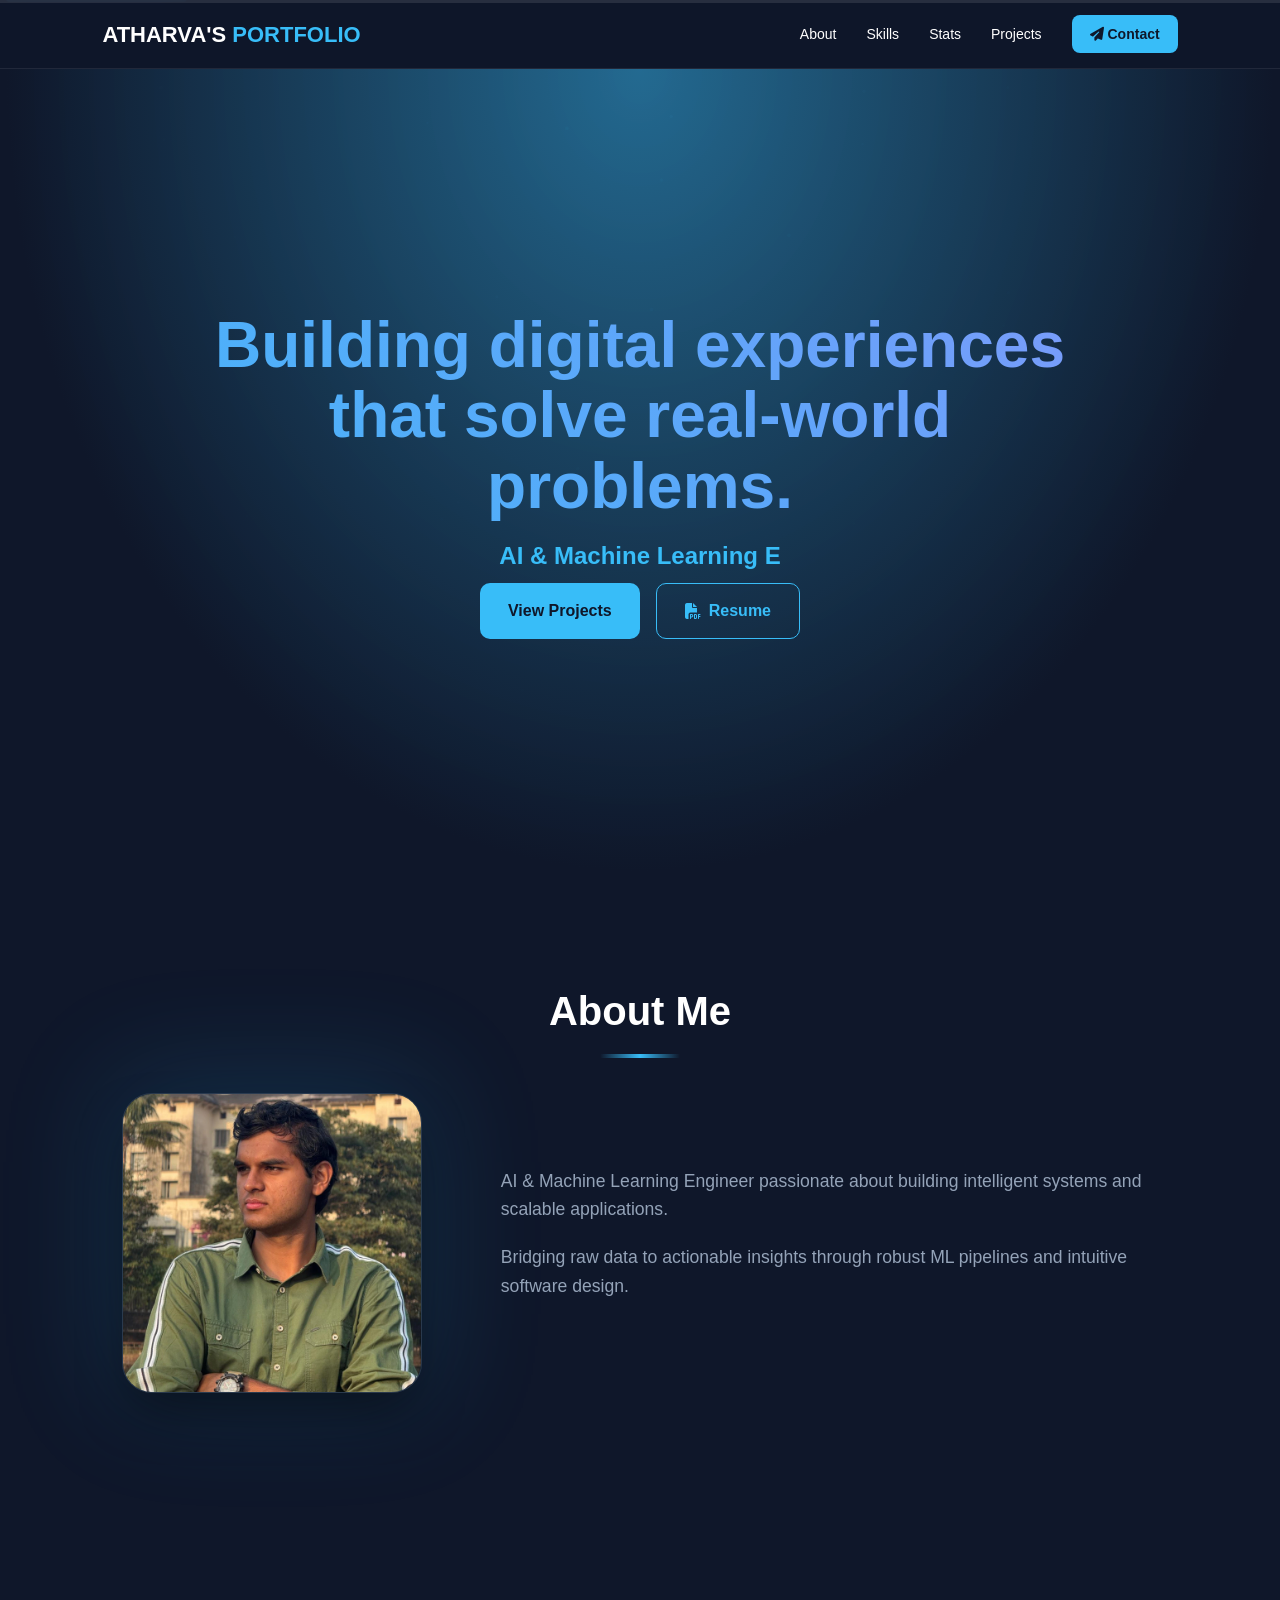
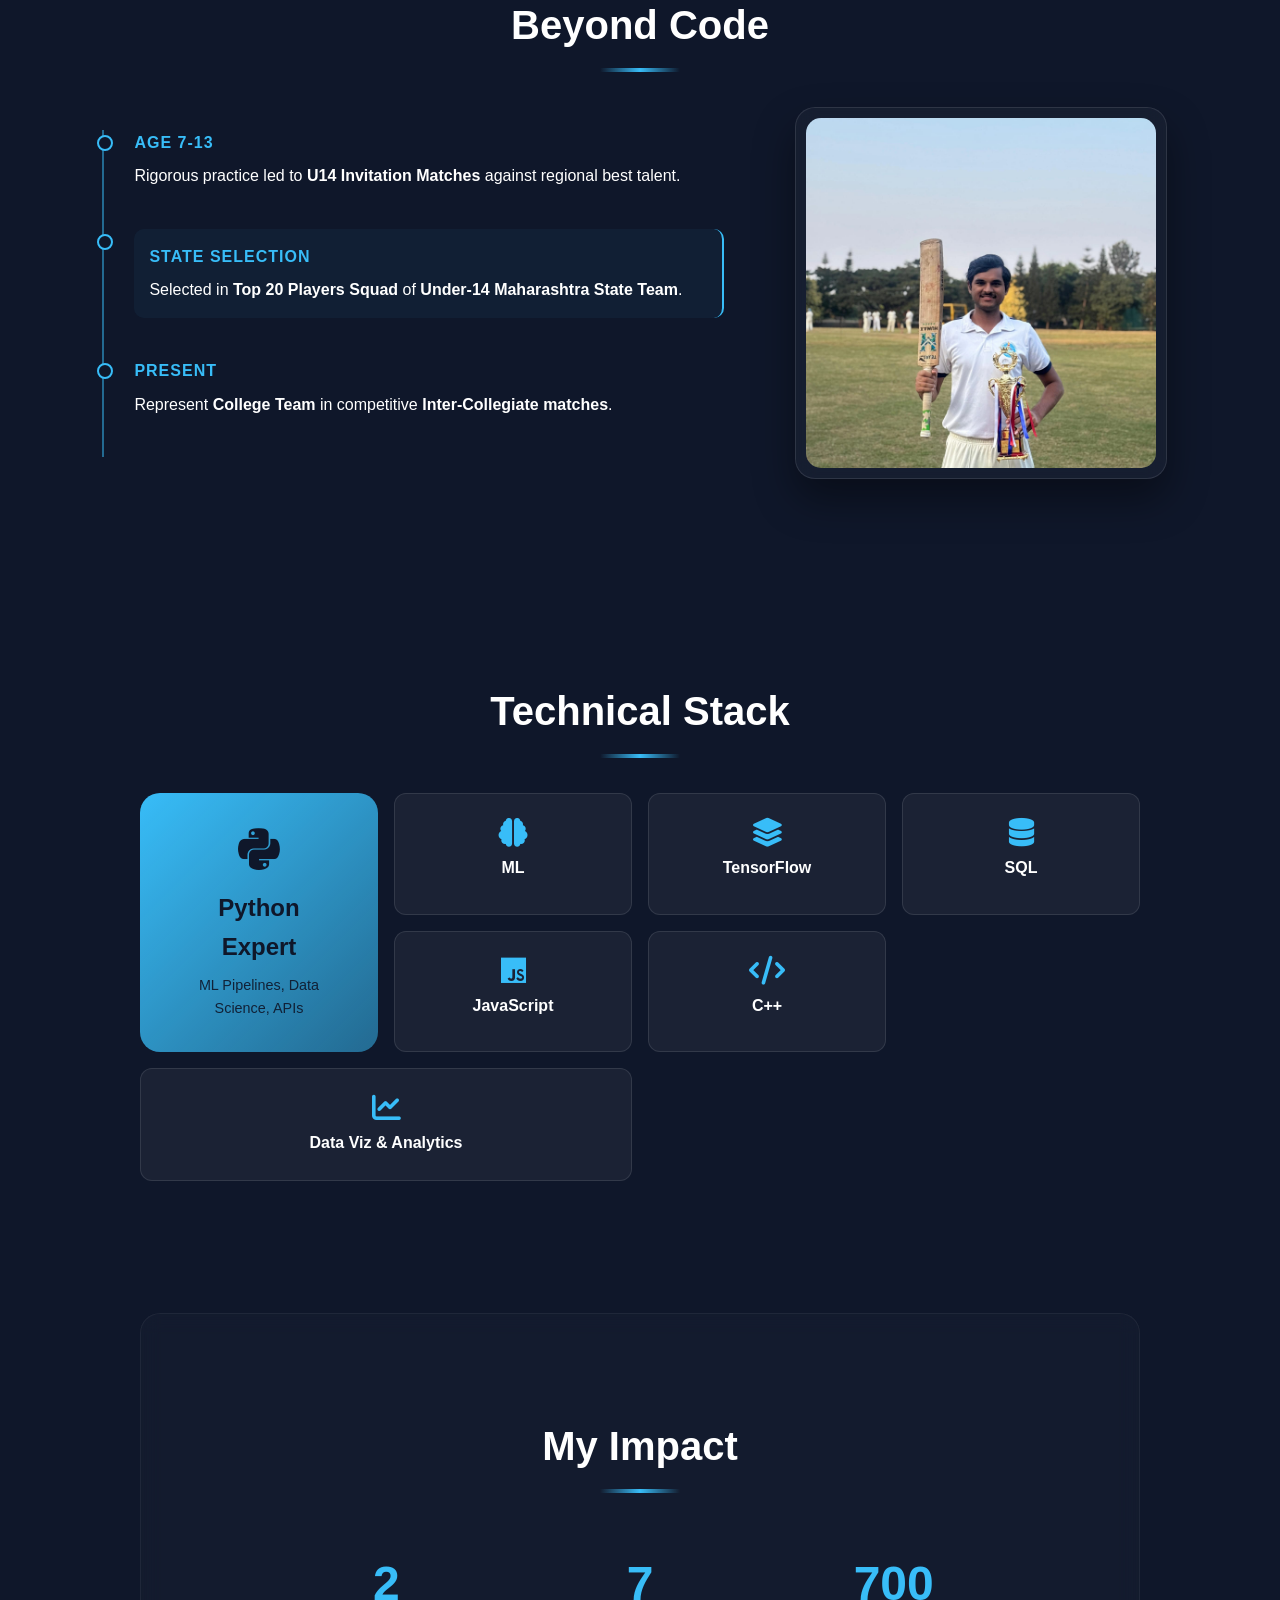
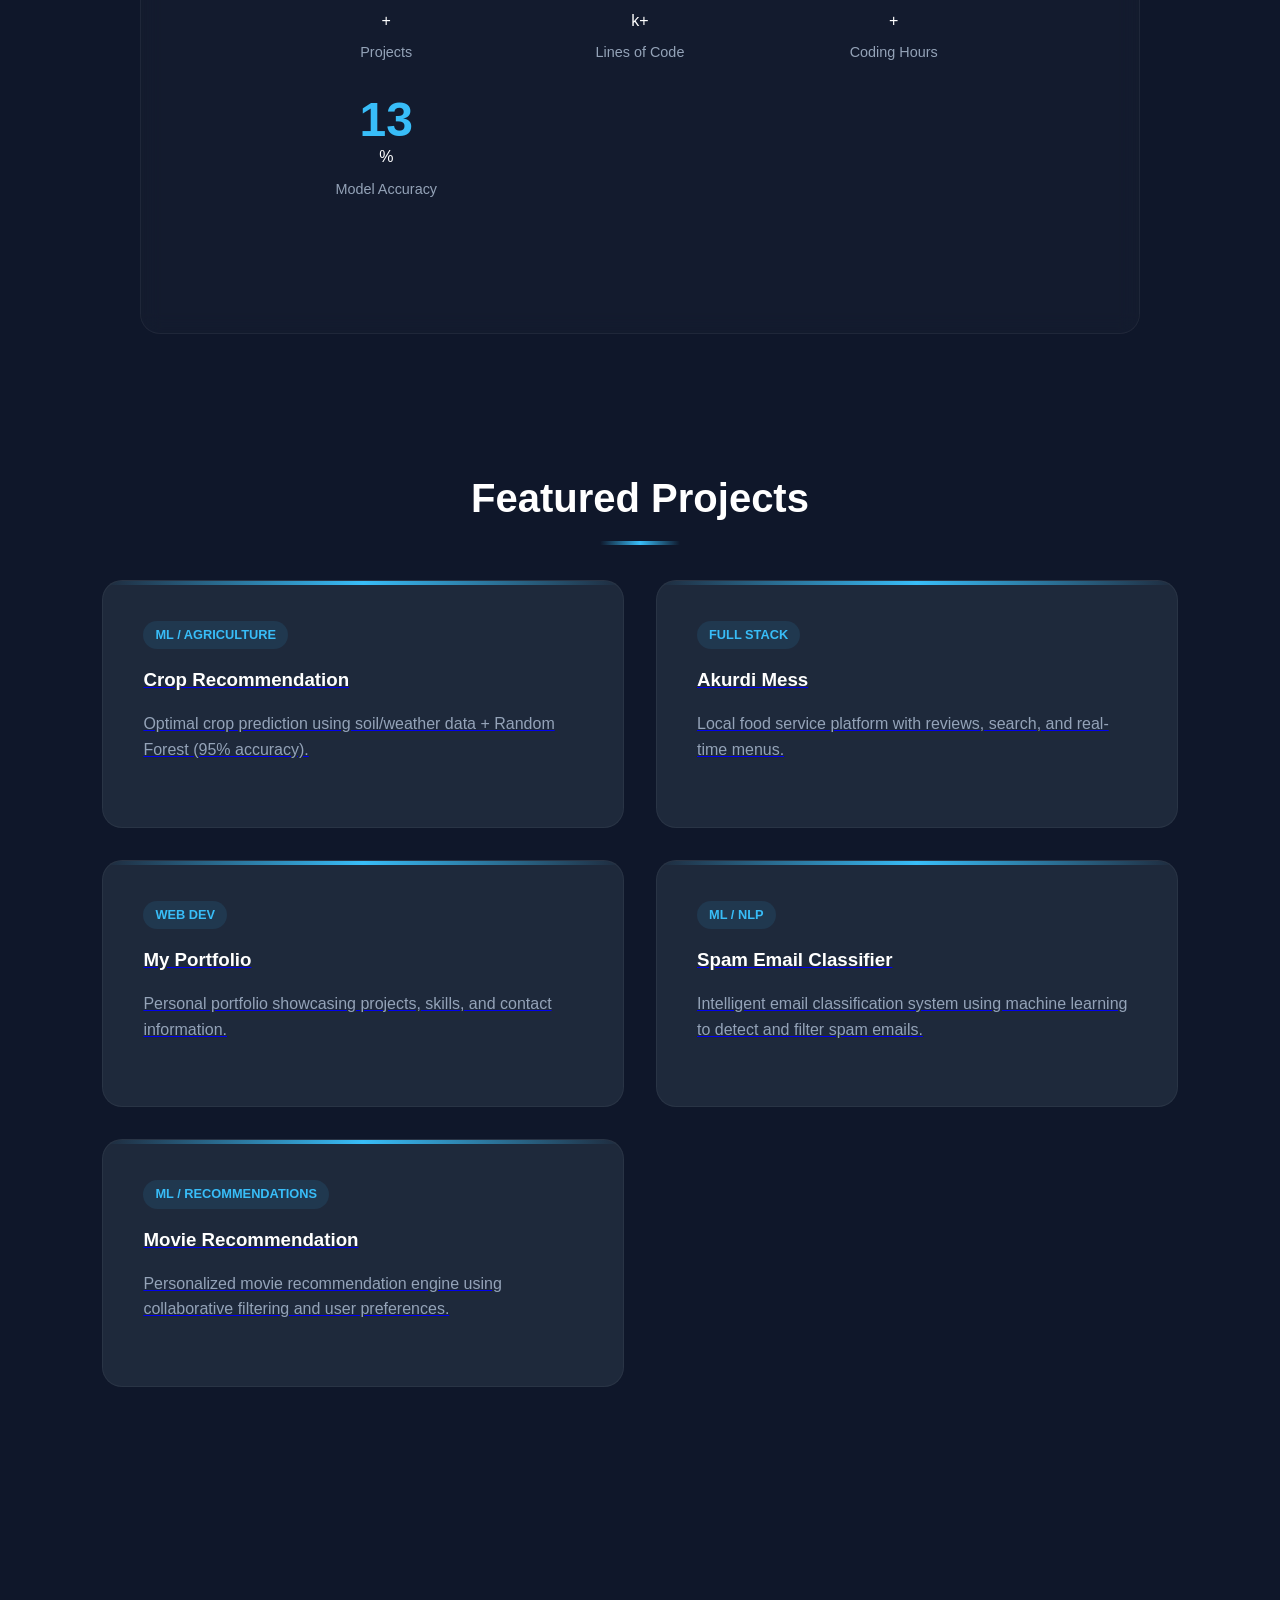
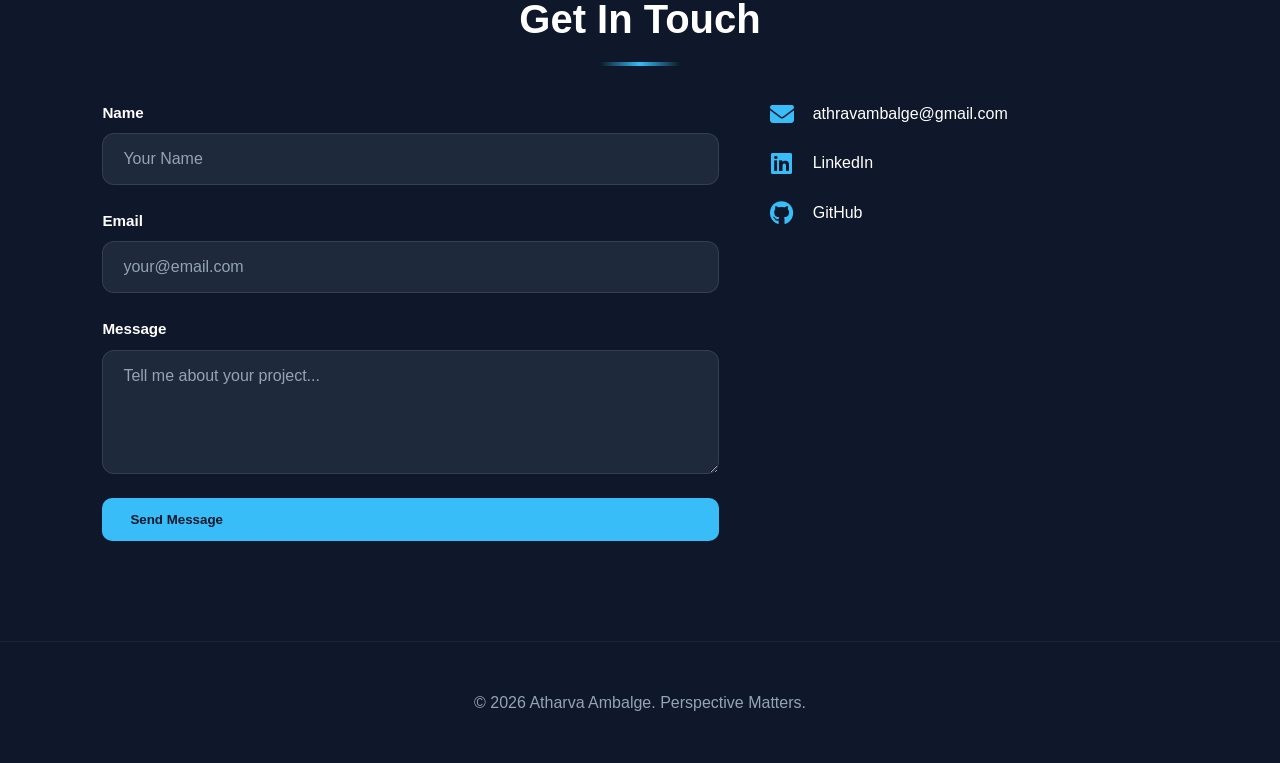
==== commit 0b0ee234: "Add Spam Email Classifier and Movie Recommendation System projects to portfolio" ====
--- a/portfolio.html
+++ b/portfolio.html
@@ -150,6 +150,16 @@
                     <h3>My Portfolio</h3>
                     <p>Personal portfolio showcasing projects, skills, and contact information.</p>
                 </a>
+                <a href="https://github.com/athravambalge-boop/Spam-Email-Classifier-Using-ML" target="_blank" rel="noopener" class="card" tabindex="0">
+                    <div class="card-tag">ML / NLP</div>
+                    <h3>Spam Email Classifier</h3>
+                    <p>Intelligent email classification system using machine learning to detect and filter spam emails.</p>
+                </a>
+                <a href="https://github.com/athravambalge-boop/Movie-Recommendation-System" target="_blank" rel="noopener" class="card" tabindex="0">
+                    <div class="card-tag">ML / Recommendations</div>
+                    <h3>Movie Recommendation</h3>
+                    <p>Personalized movie recommendation engine using collaborative filtering and user preferences.</p>
+                </a>
             </div>
         </section>
 
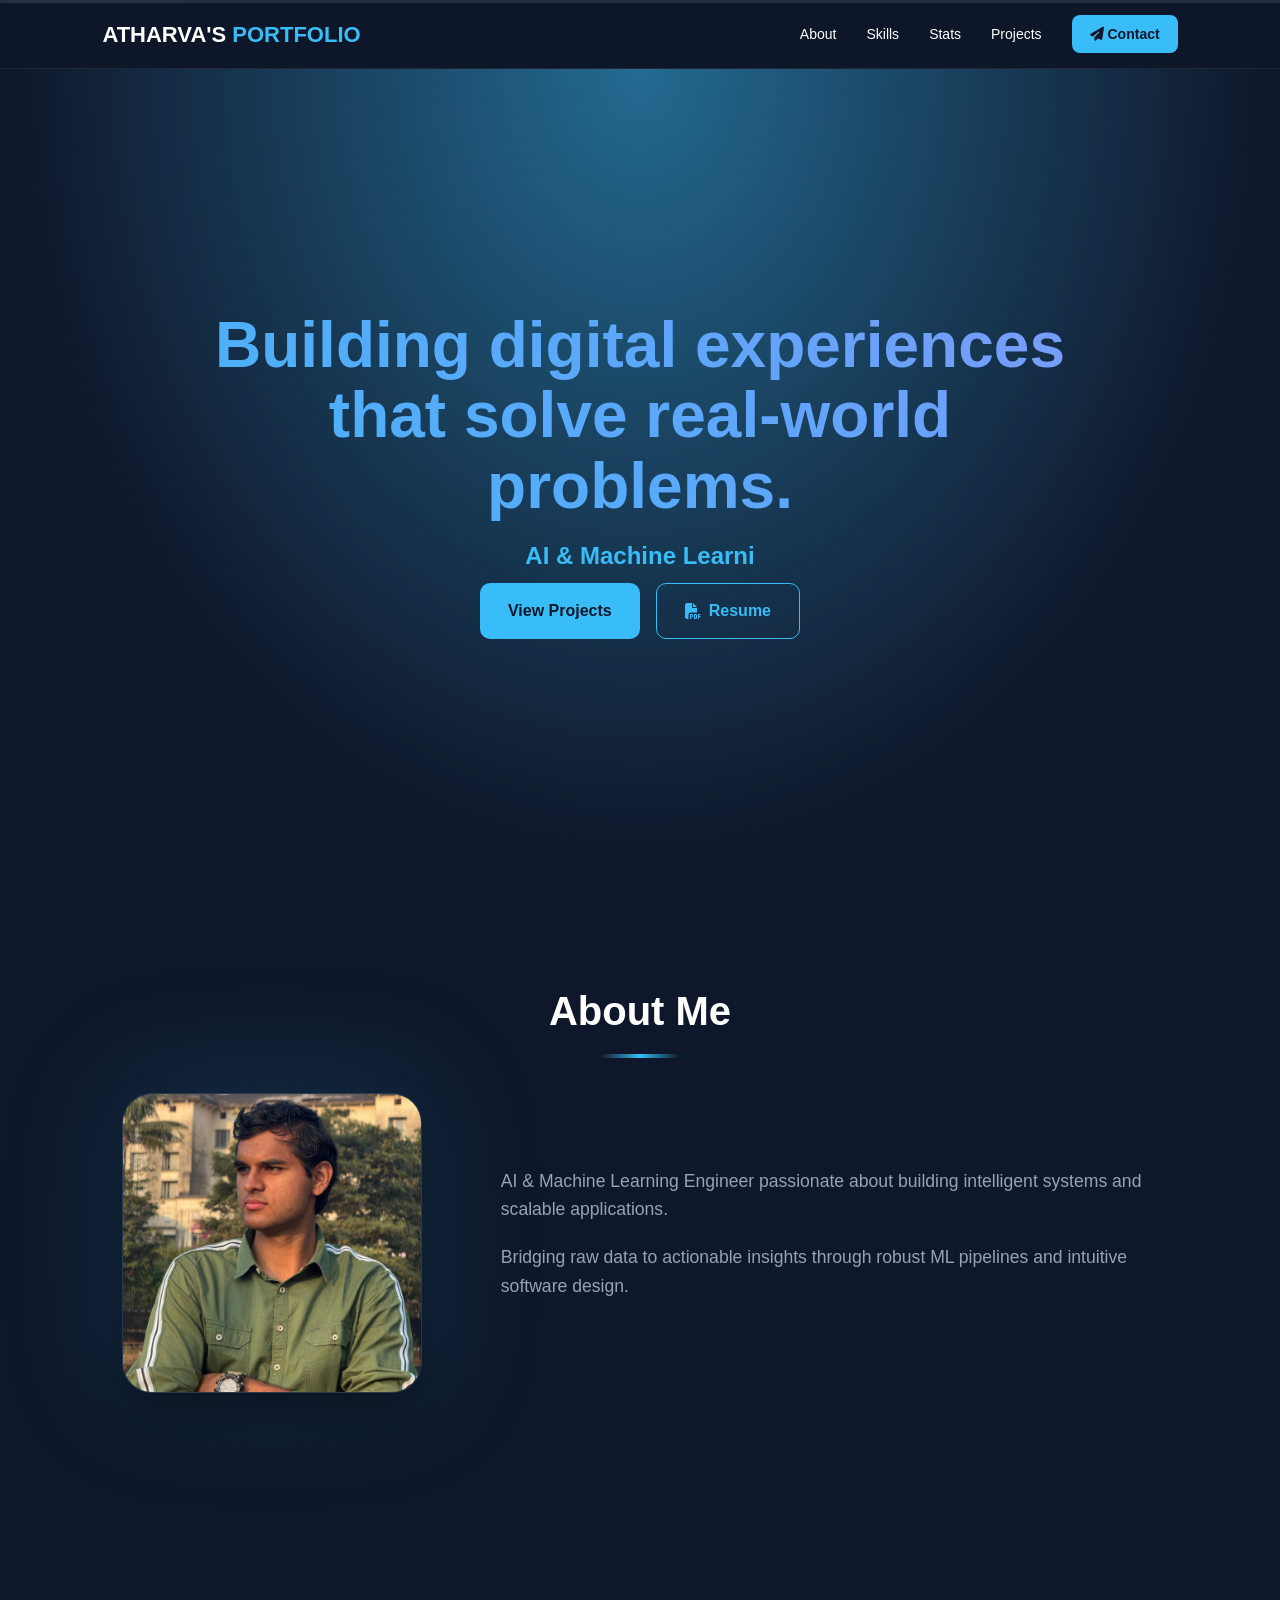
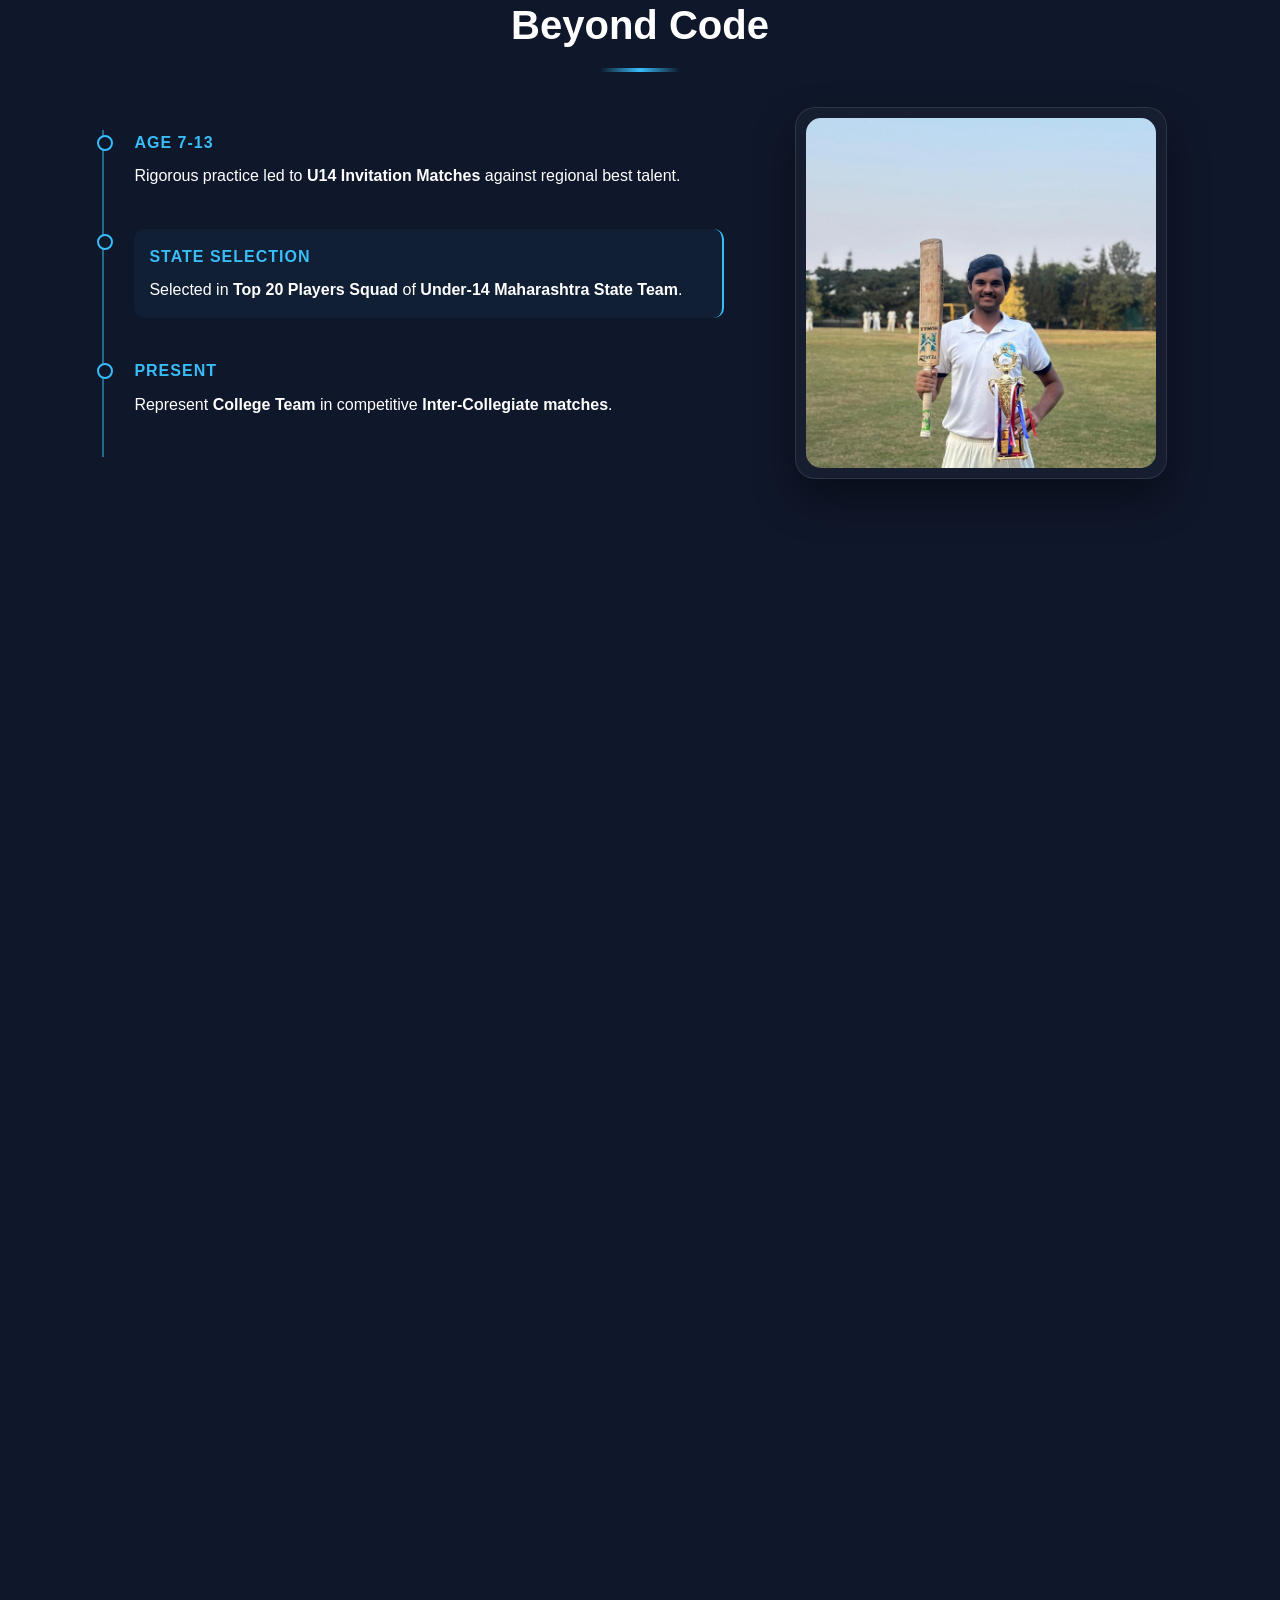
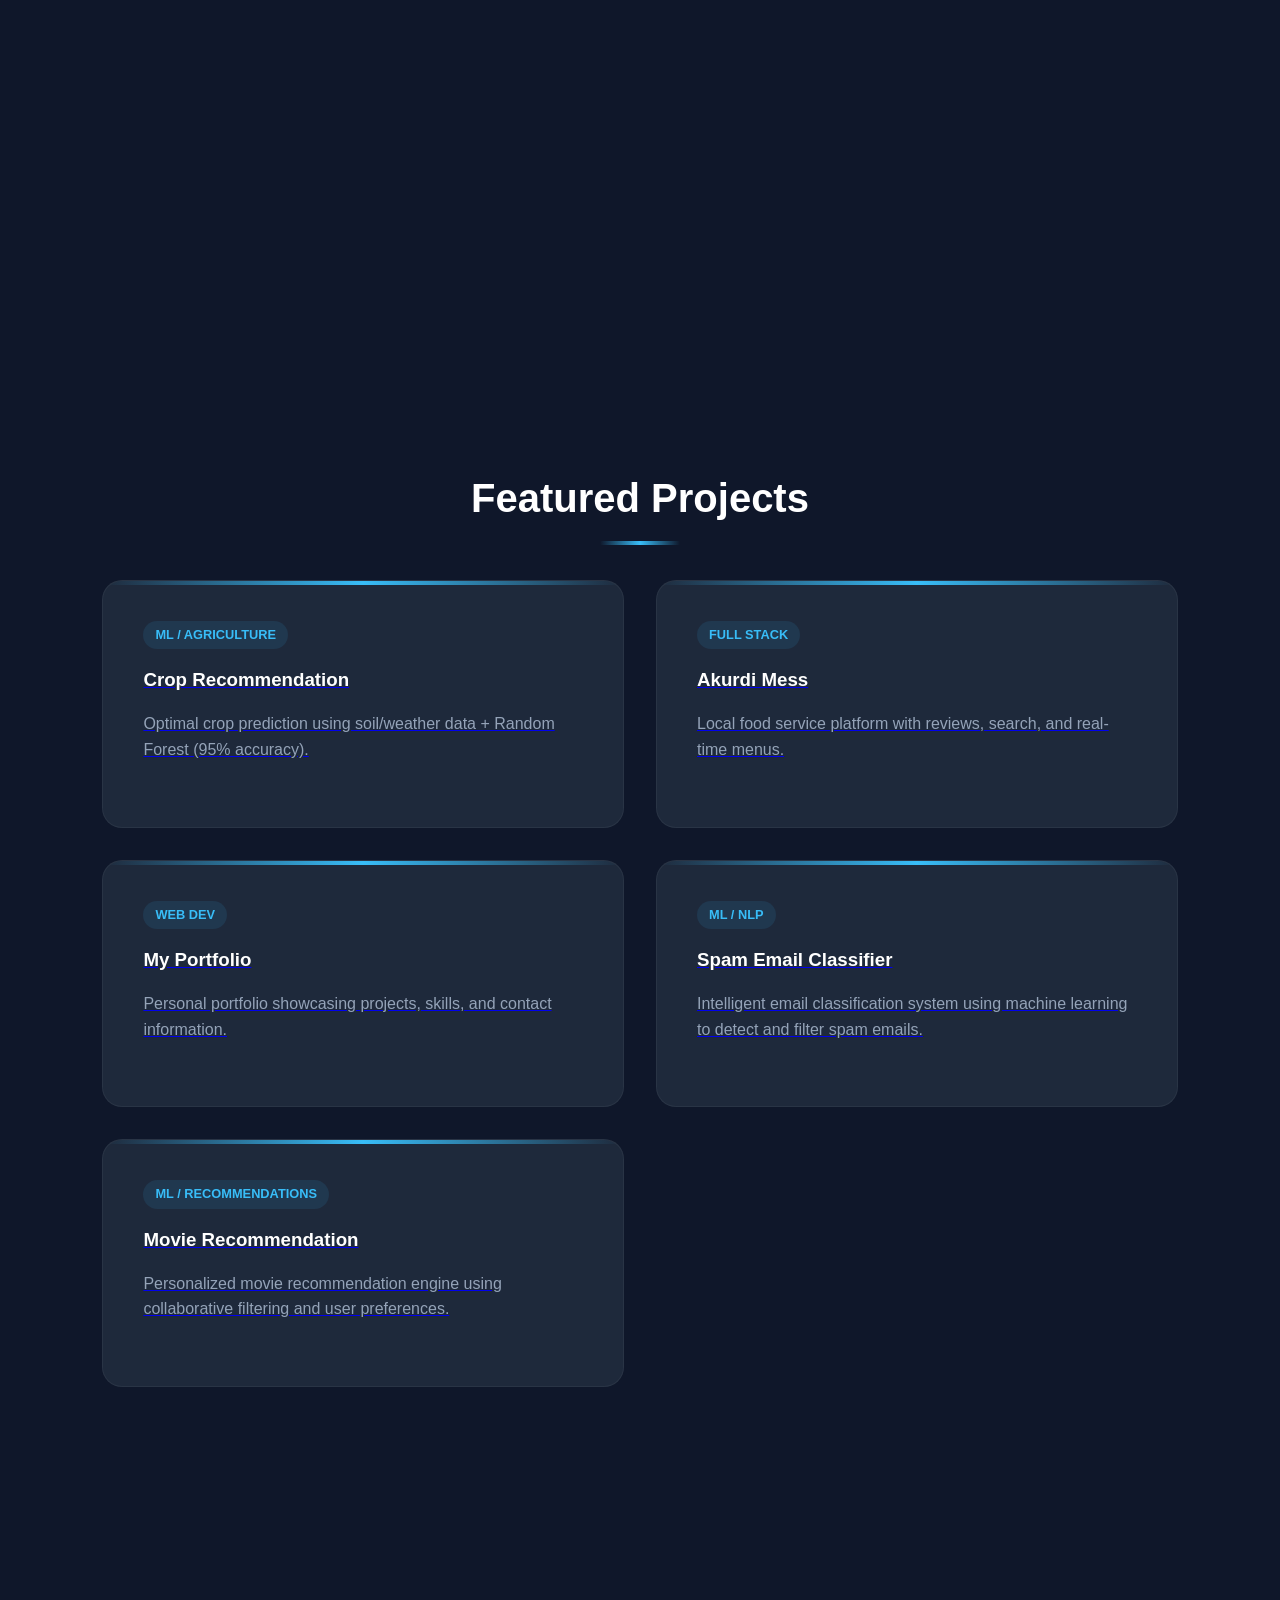
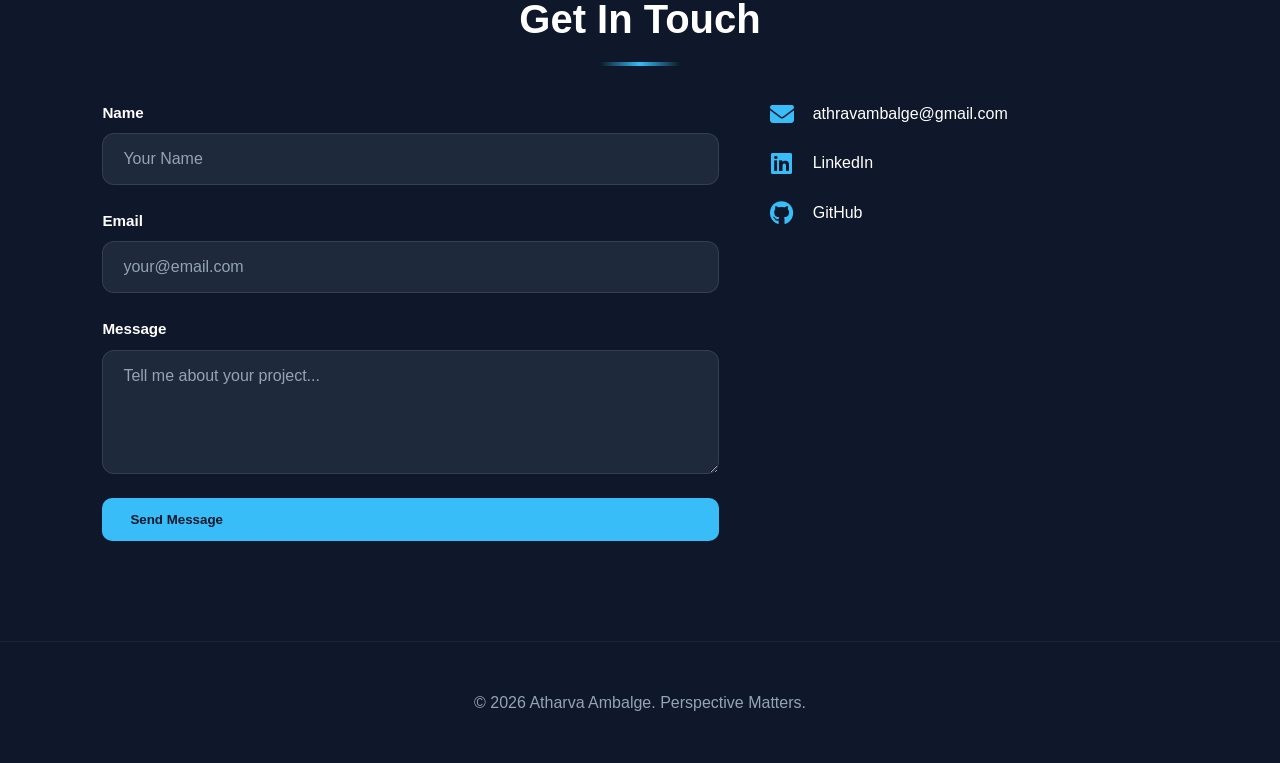
==== commit 8f622c1f: "Update Formspree form ID for contact form" ====
--- a/portfolio.html
+++ b/portfolio.html
@@ -166,7 +166,7 @@
         <section id="contact" class="fade-in">
             <h2>Get In Touch</h2>
             <div class="contact-container">
-                <form action="https://formspree.io/f/your_unique_id" method="POST" class="contact-form">
+                <form action="https://formspree.io/f/xjgajobz" method="POST" class="contact-form">
                     <div class="form-group">
                         <label for="user-name">Name</label>
                         <input id="user-name" type="text" name="name" placeholder="Your Name" required>
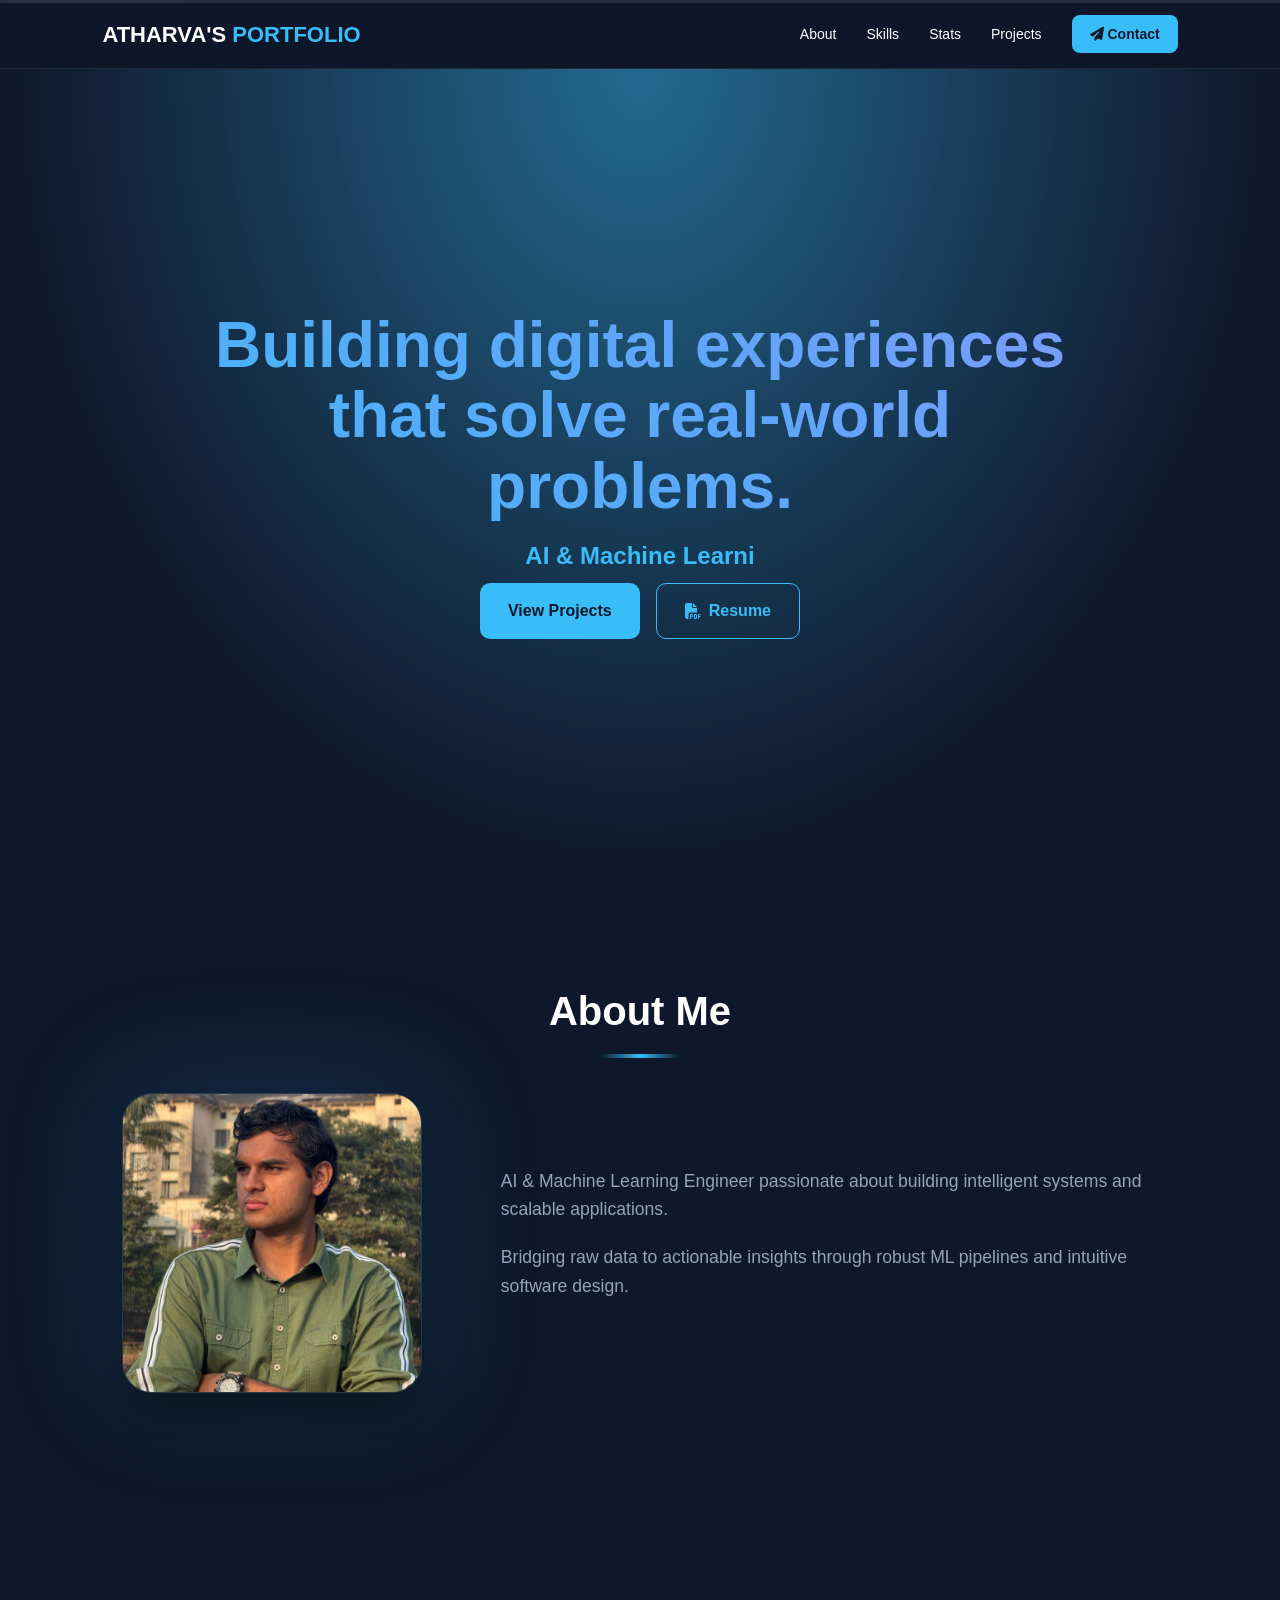
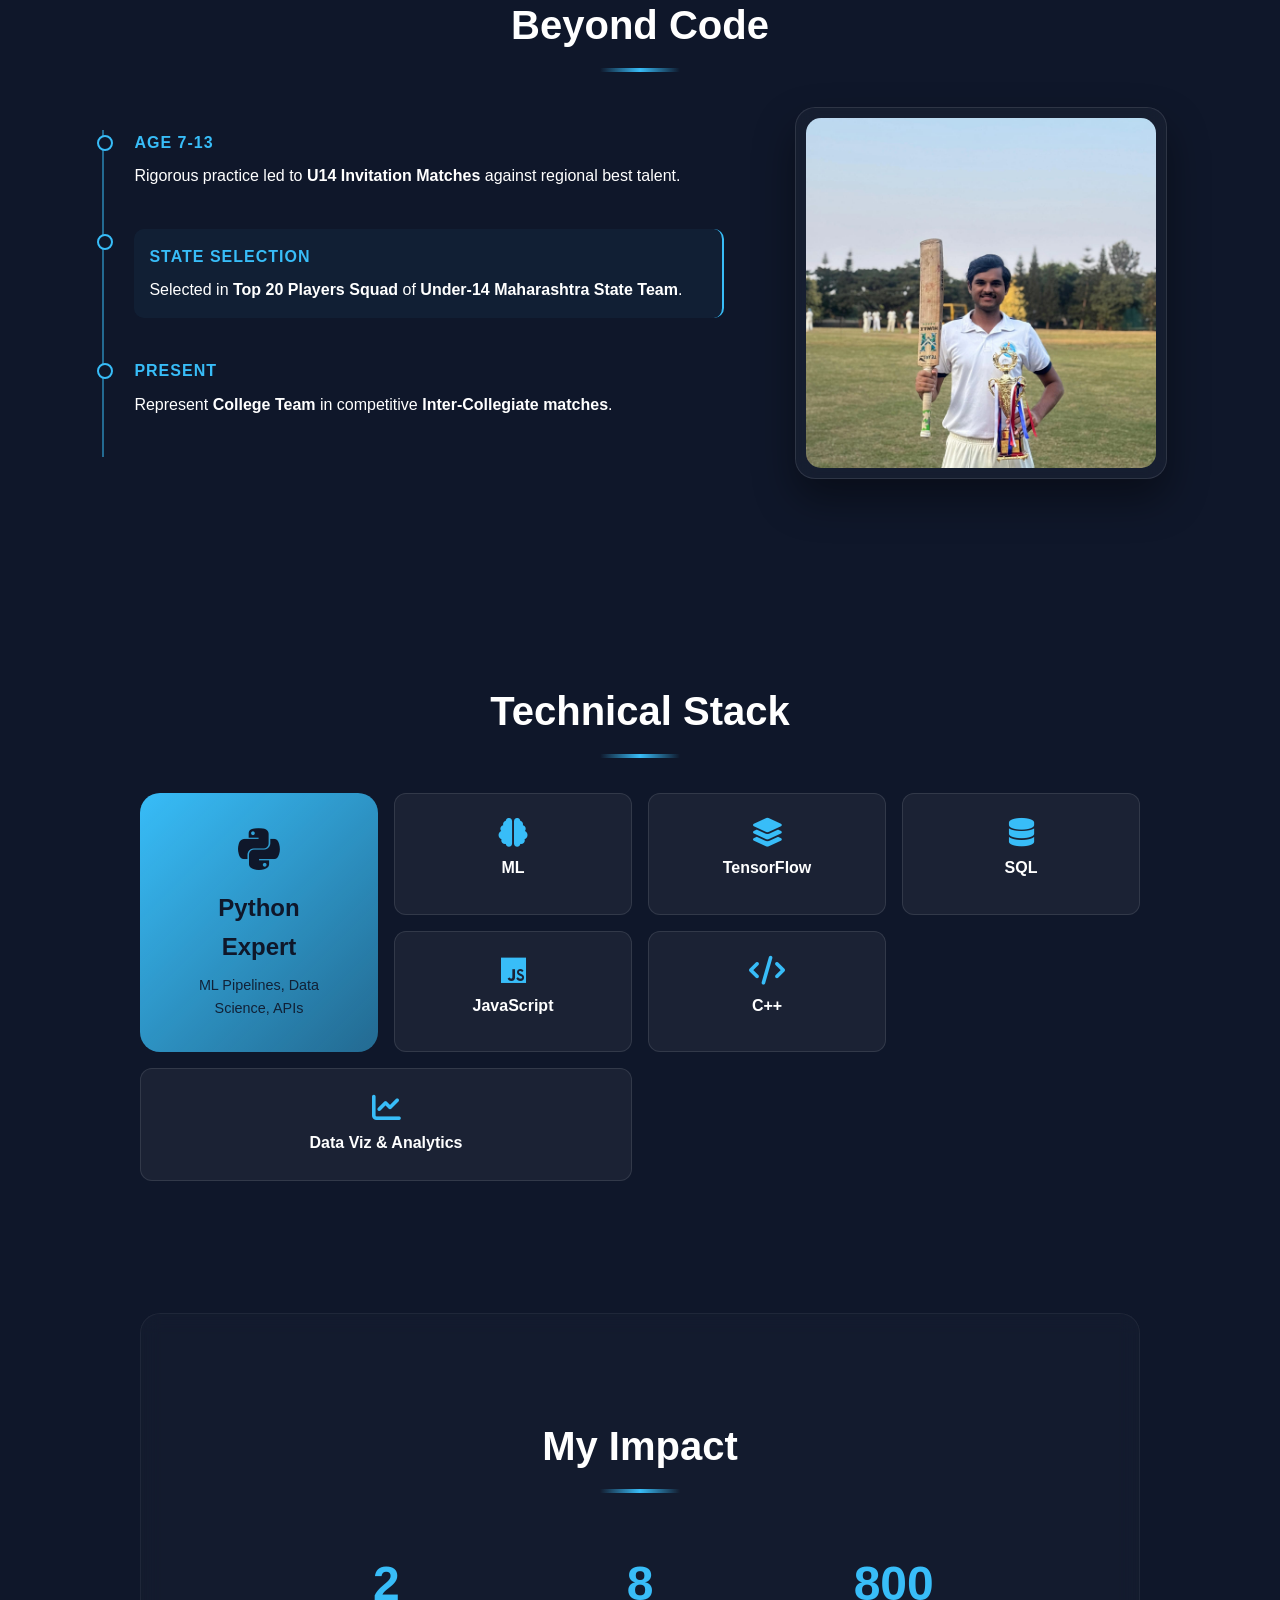
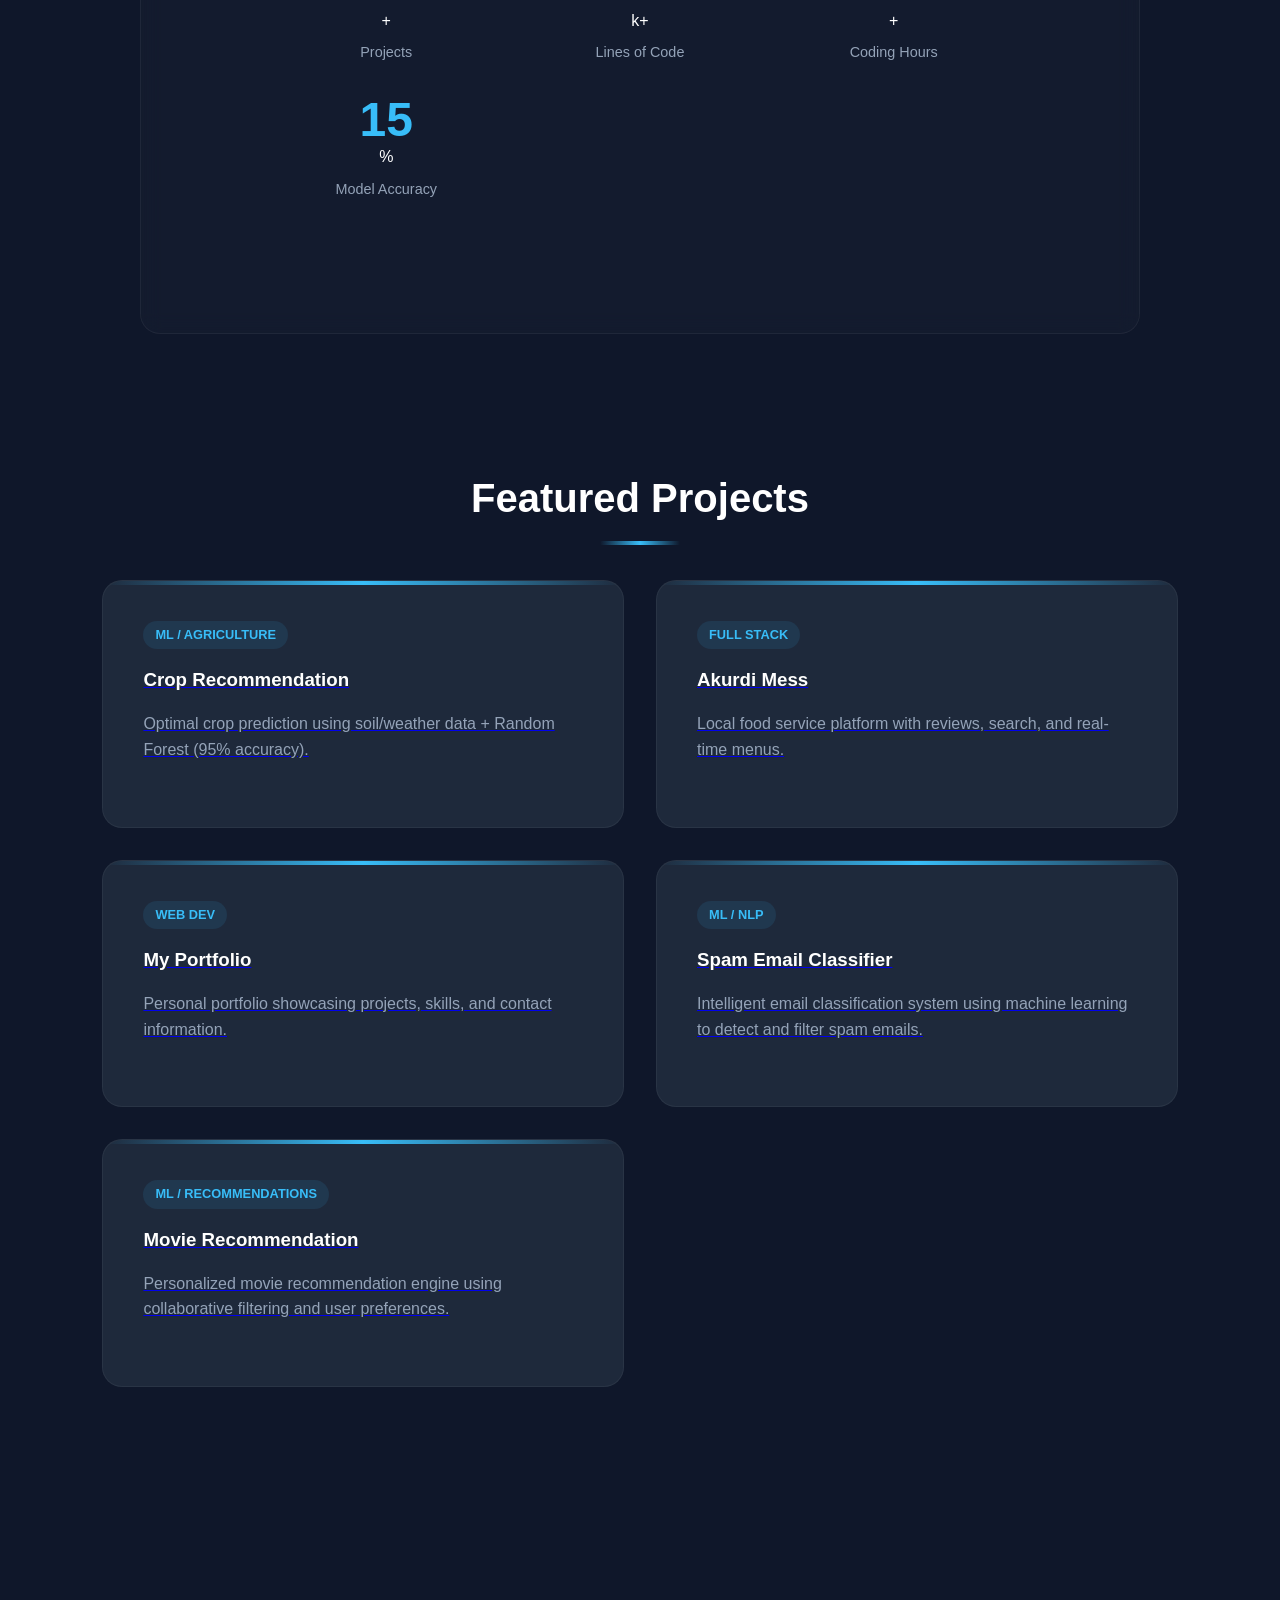
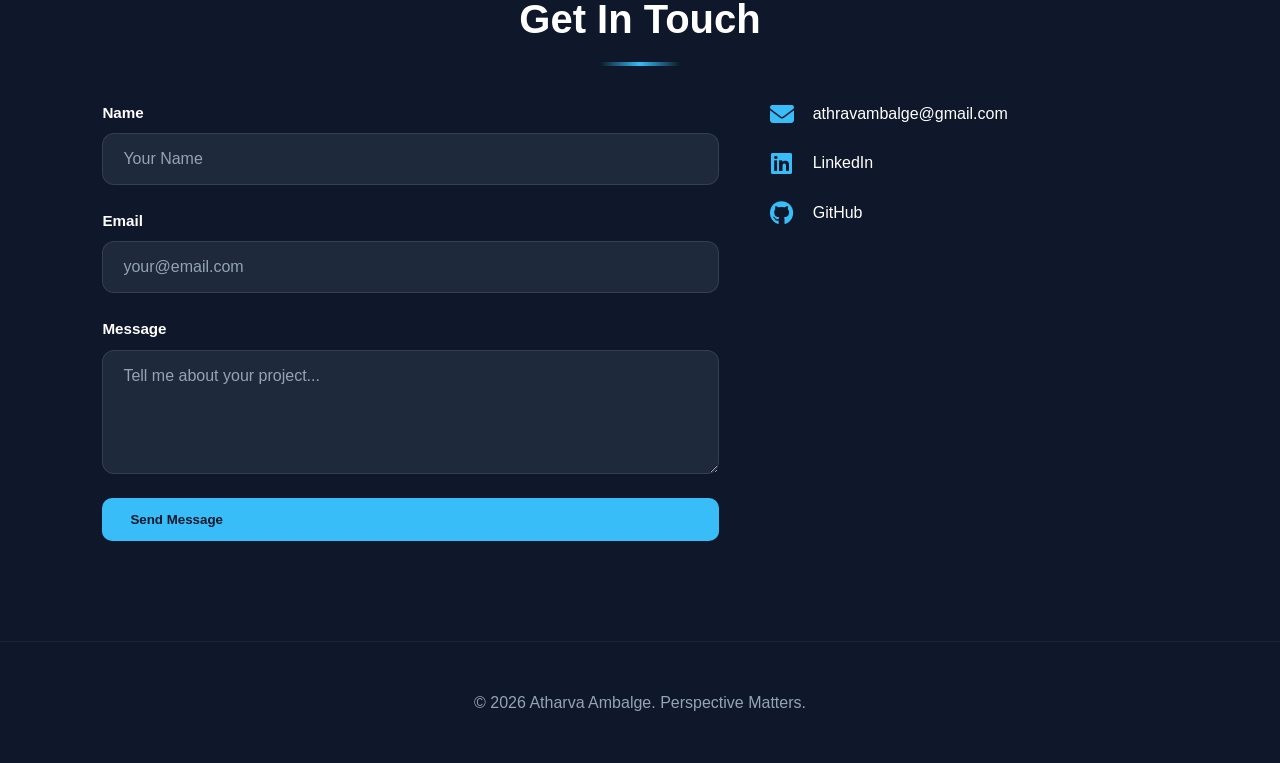
==== commit 13c87eb2: "Update email link to open in Gmail" ====
--- a/portfolio.html
+++ b/portfolio.html
@@ -185,7 +185,7 @@
                 <div class="contact-info">
                     <div class="info-item">
                         <i class="fa-solid fa-envelope"></i>
-                        <a href="mailto:athravambalge@gmail.com">athravambalge@gmail.com</a>
+                        <a href="https://mail.google.com/mail/?view=cm&fs=1&to=athravambalge@gmail.com" target="_blank">athravambalge@gmail.com</a>
                     </div>
                     <div class="info-item">
                         <i class="fa-brands fa-linkedin"></i>
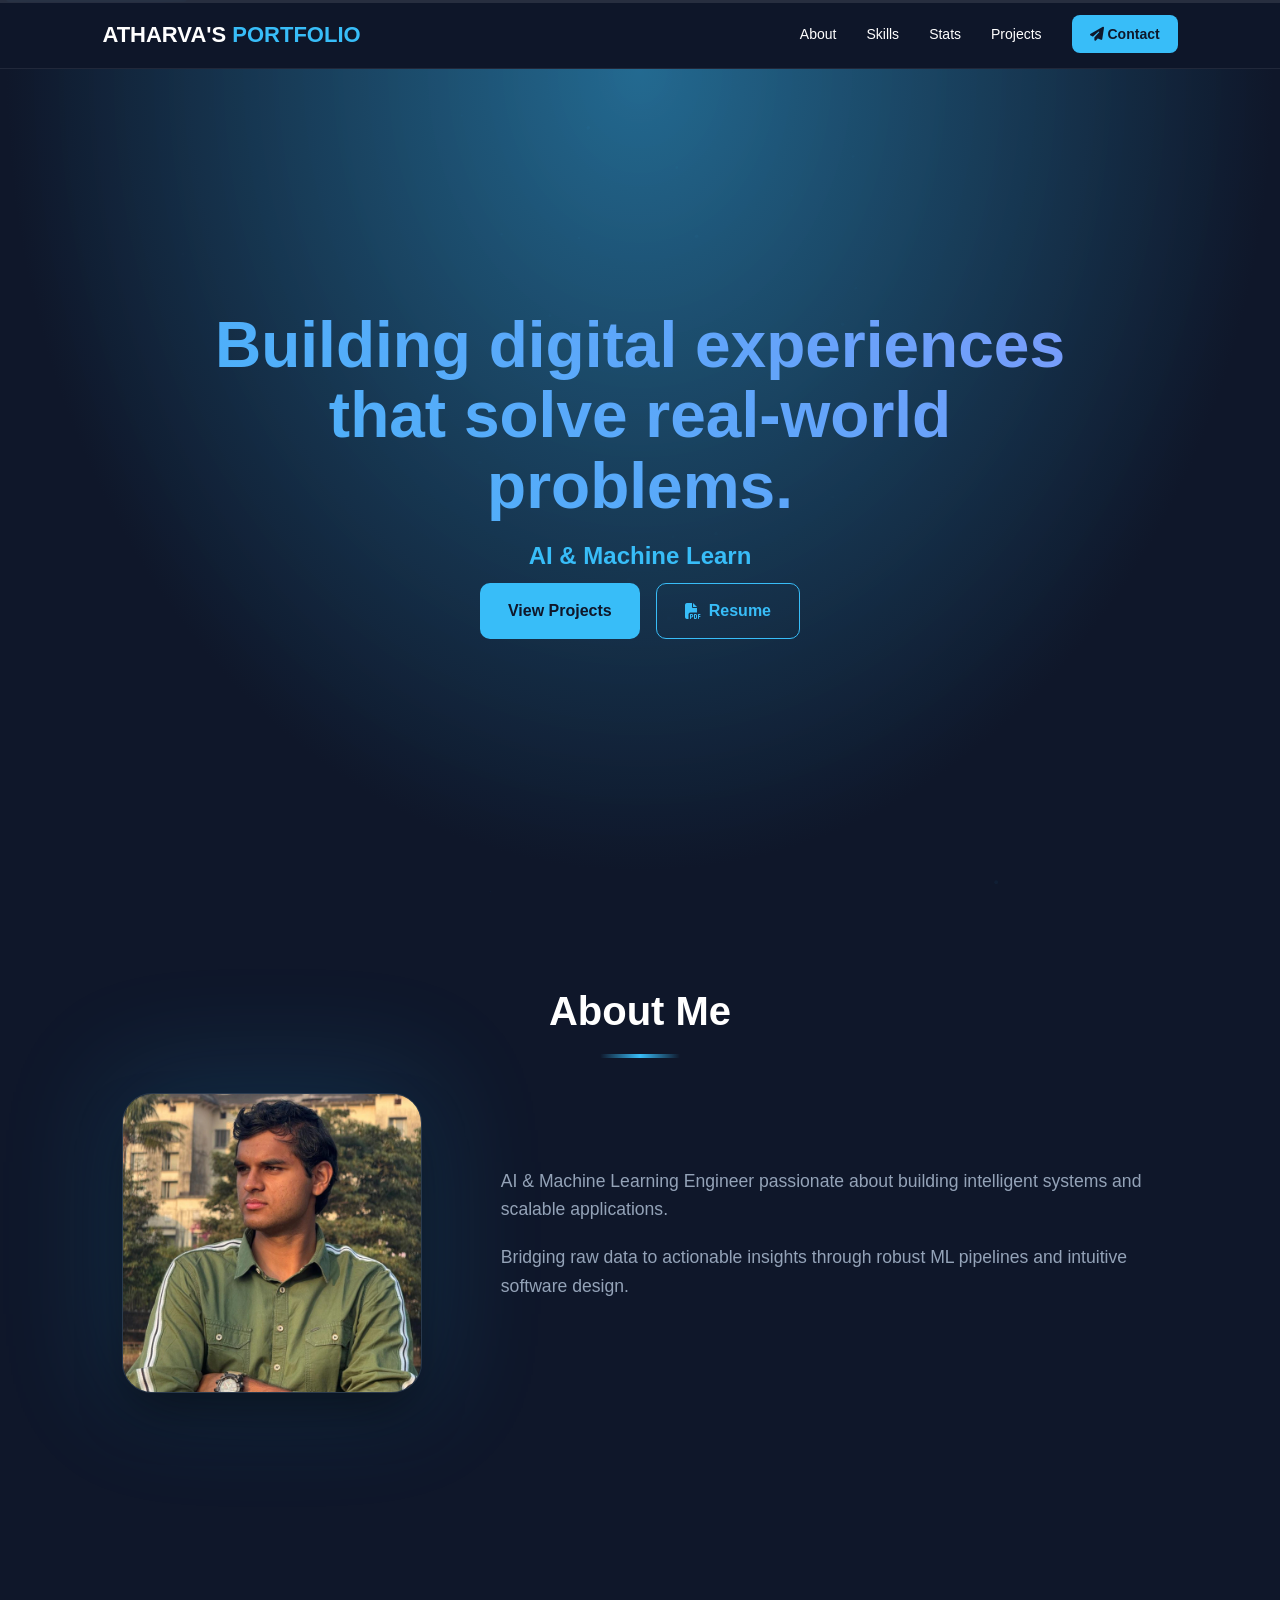
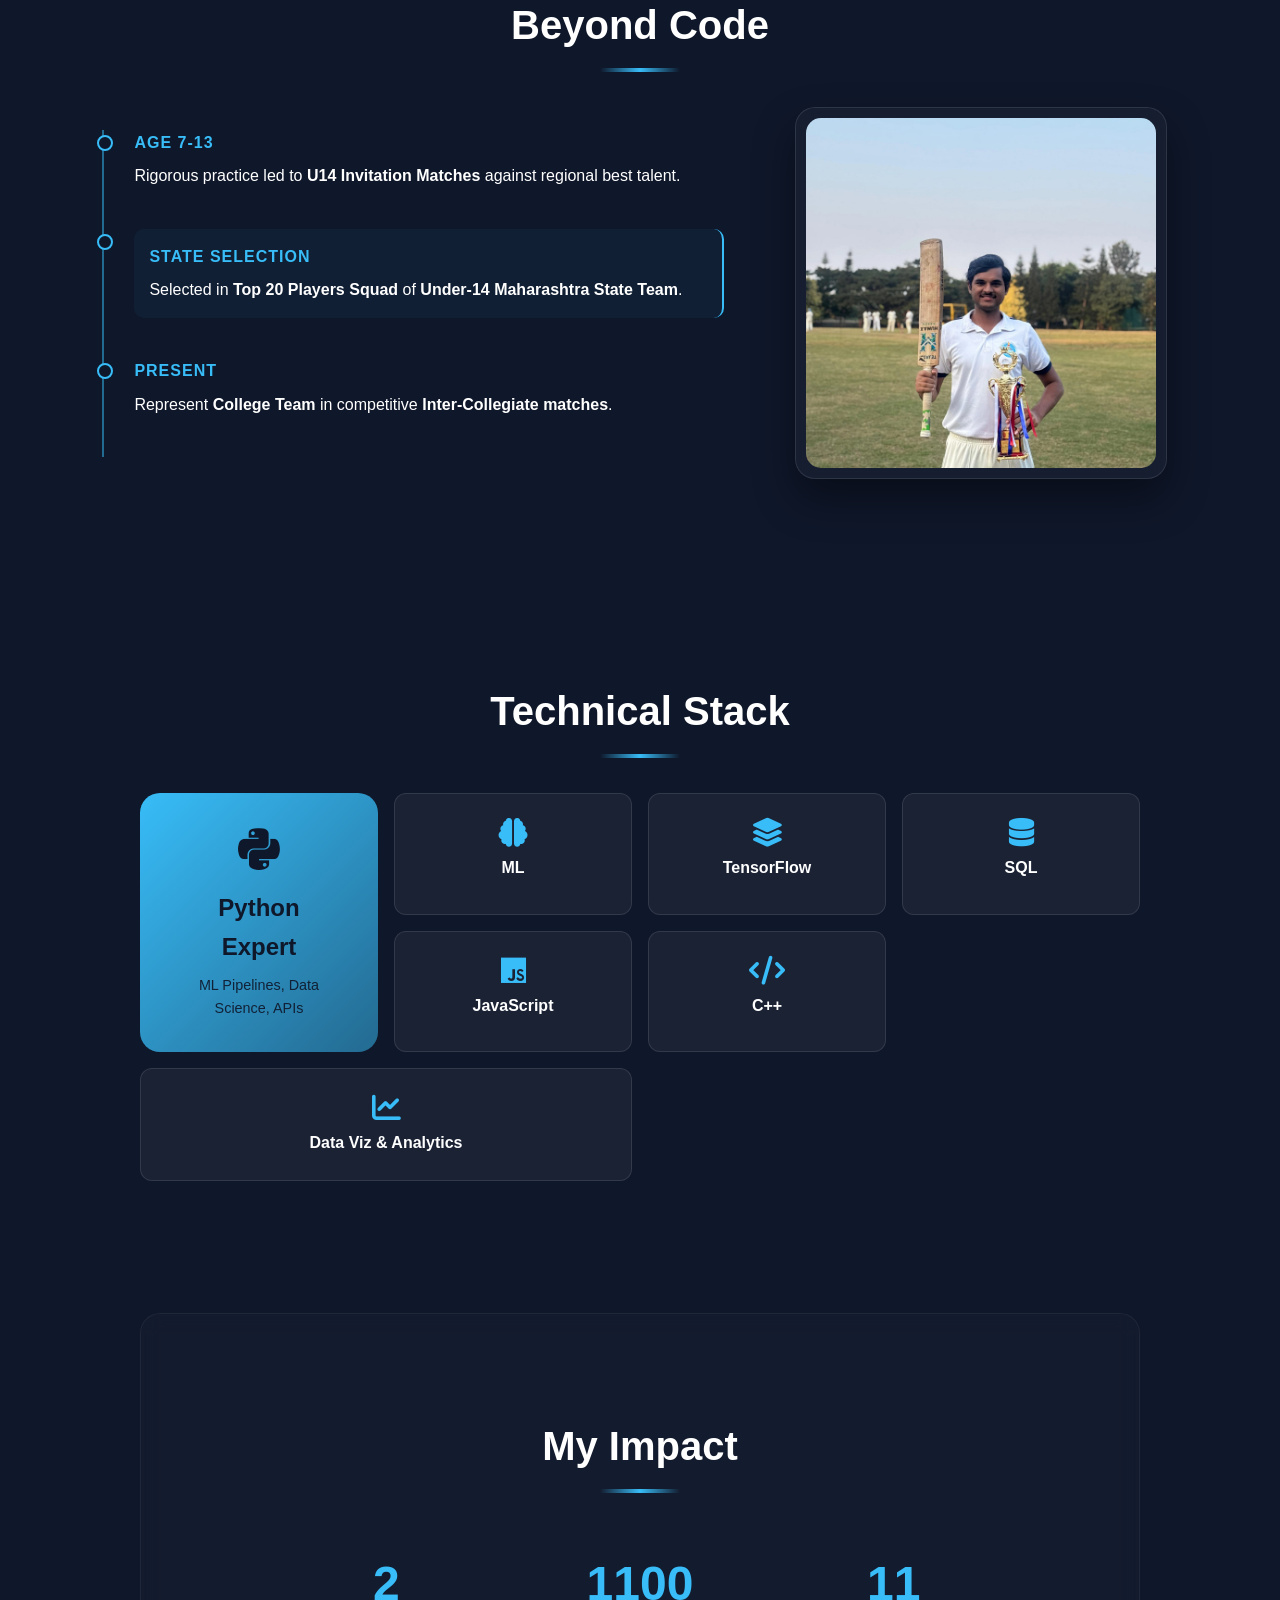
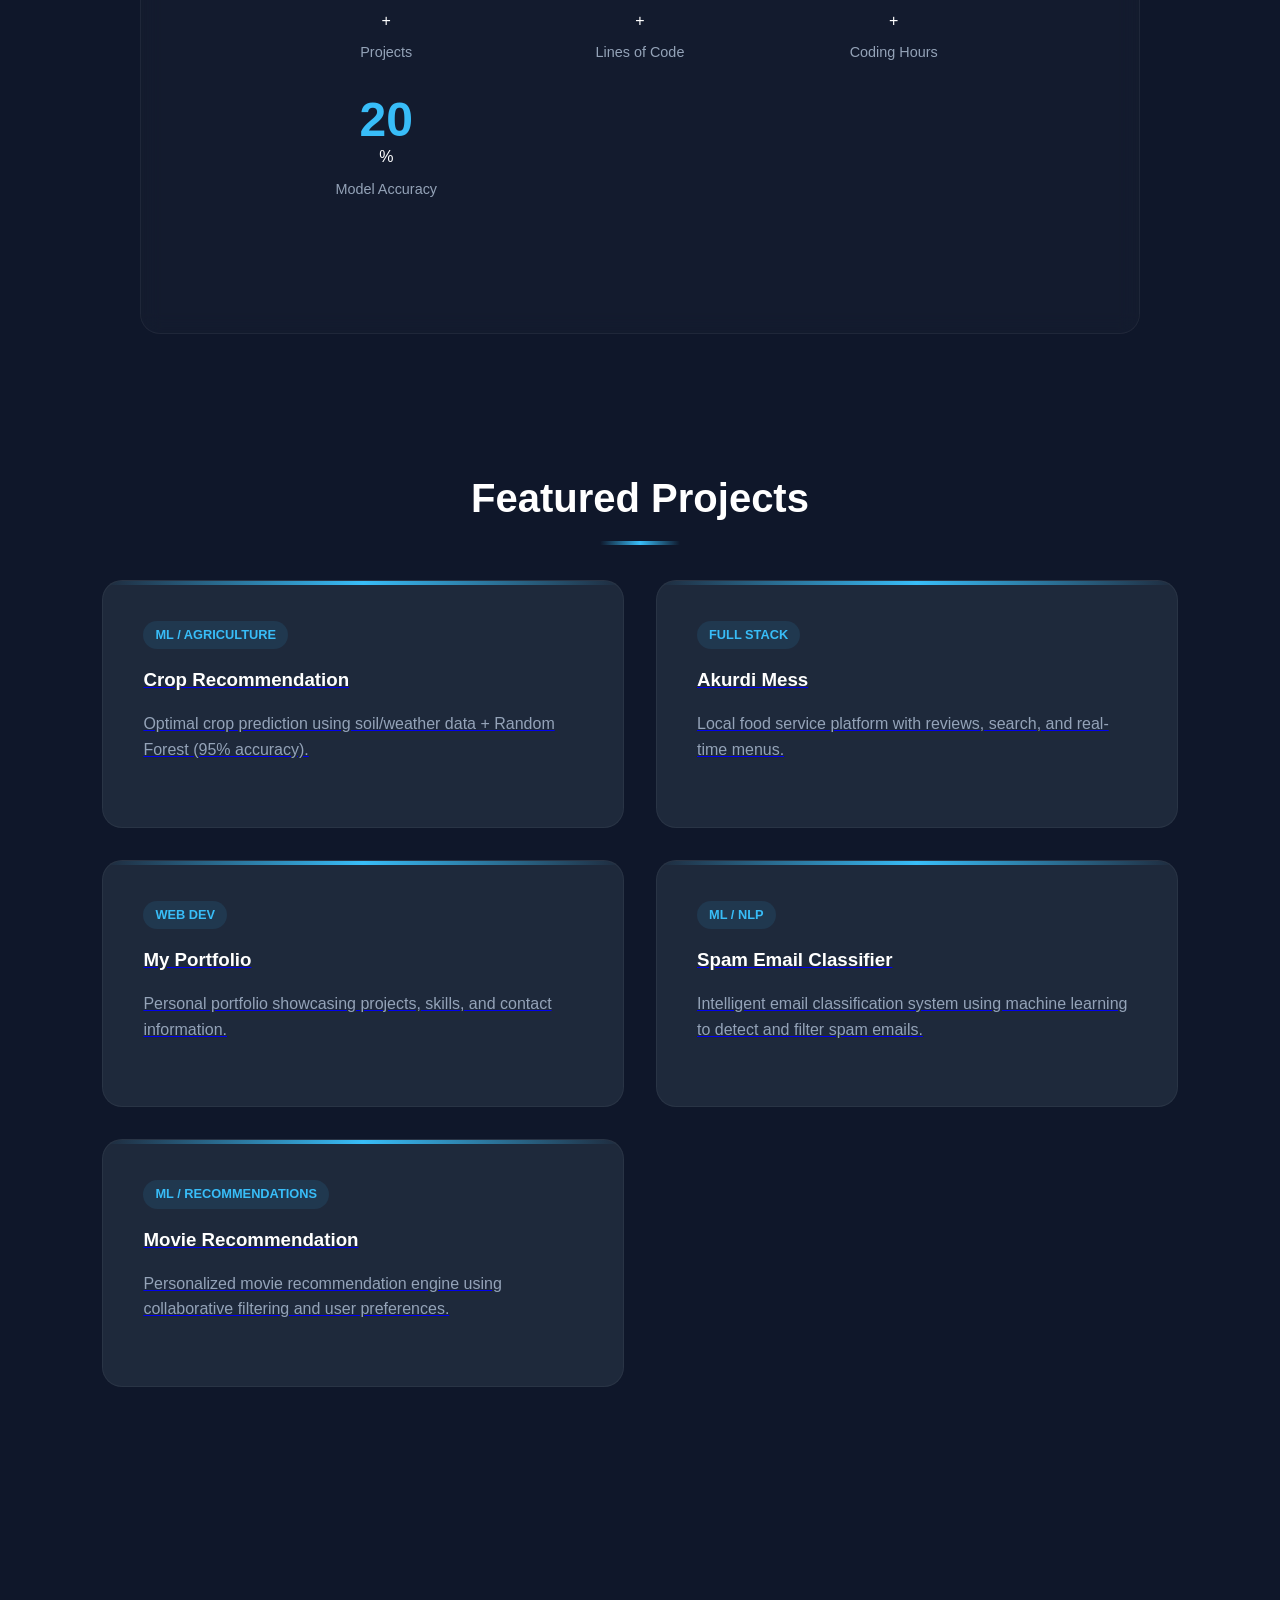
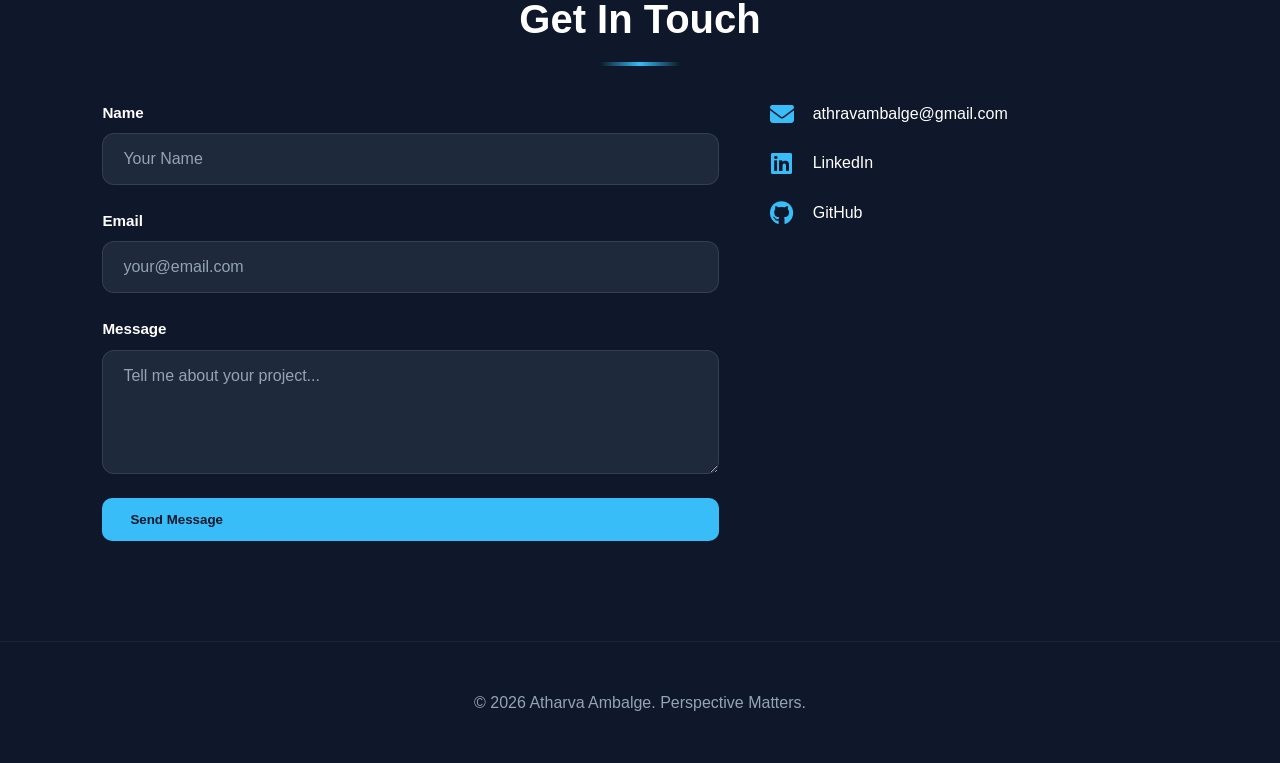
==== commit abb9d7cc: "Update my impact section stats" ====
--- a/portfolio.html
+++ b/portfolio.html
@@ -118,7 +118,7 @@
                     <div>Projects</div>
                 </div>
                 <div class="stat-item">
-                    <span id="lines-count">0</span>k+
+                    <span id="lines-count">0</span>+
                     <div>Lines of Code</div>
                 </div>
                 <div class="stat-item">
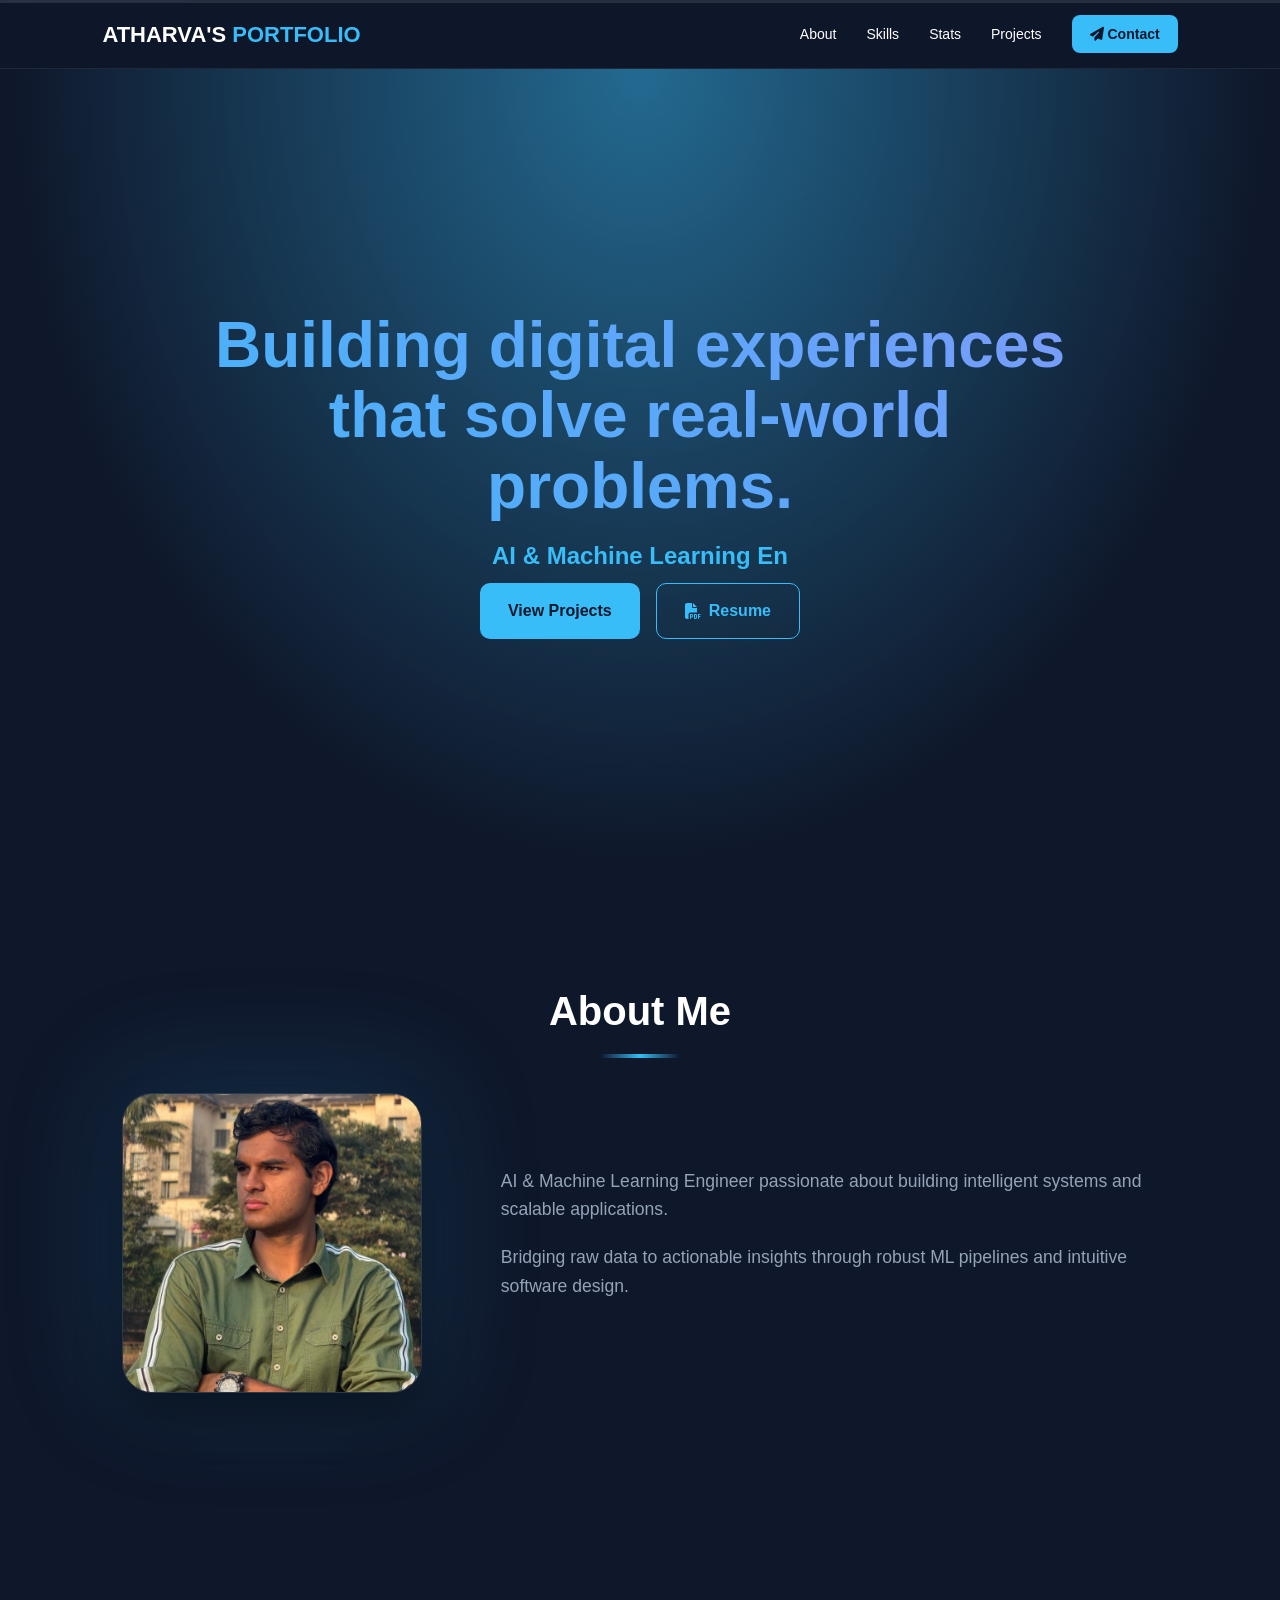
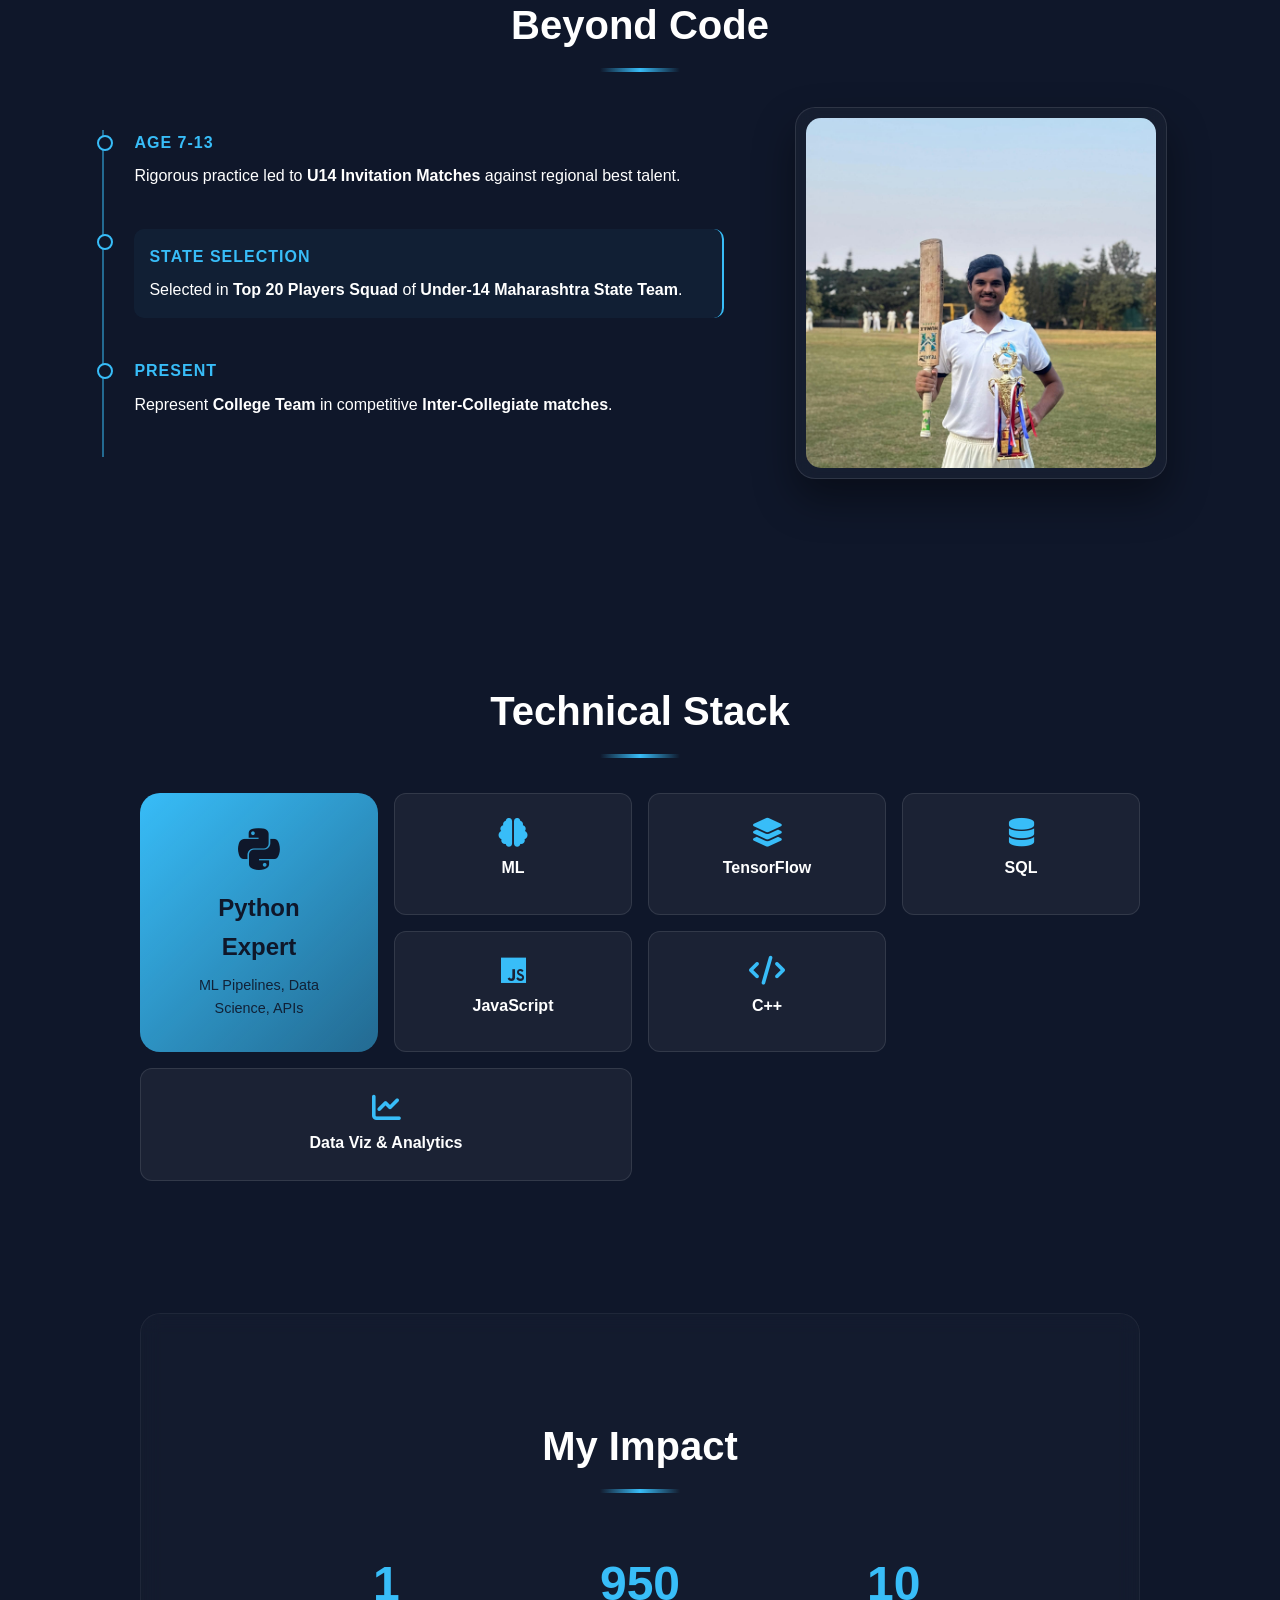
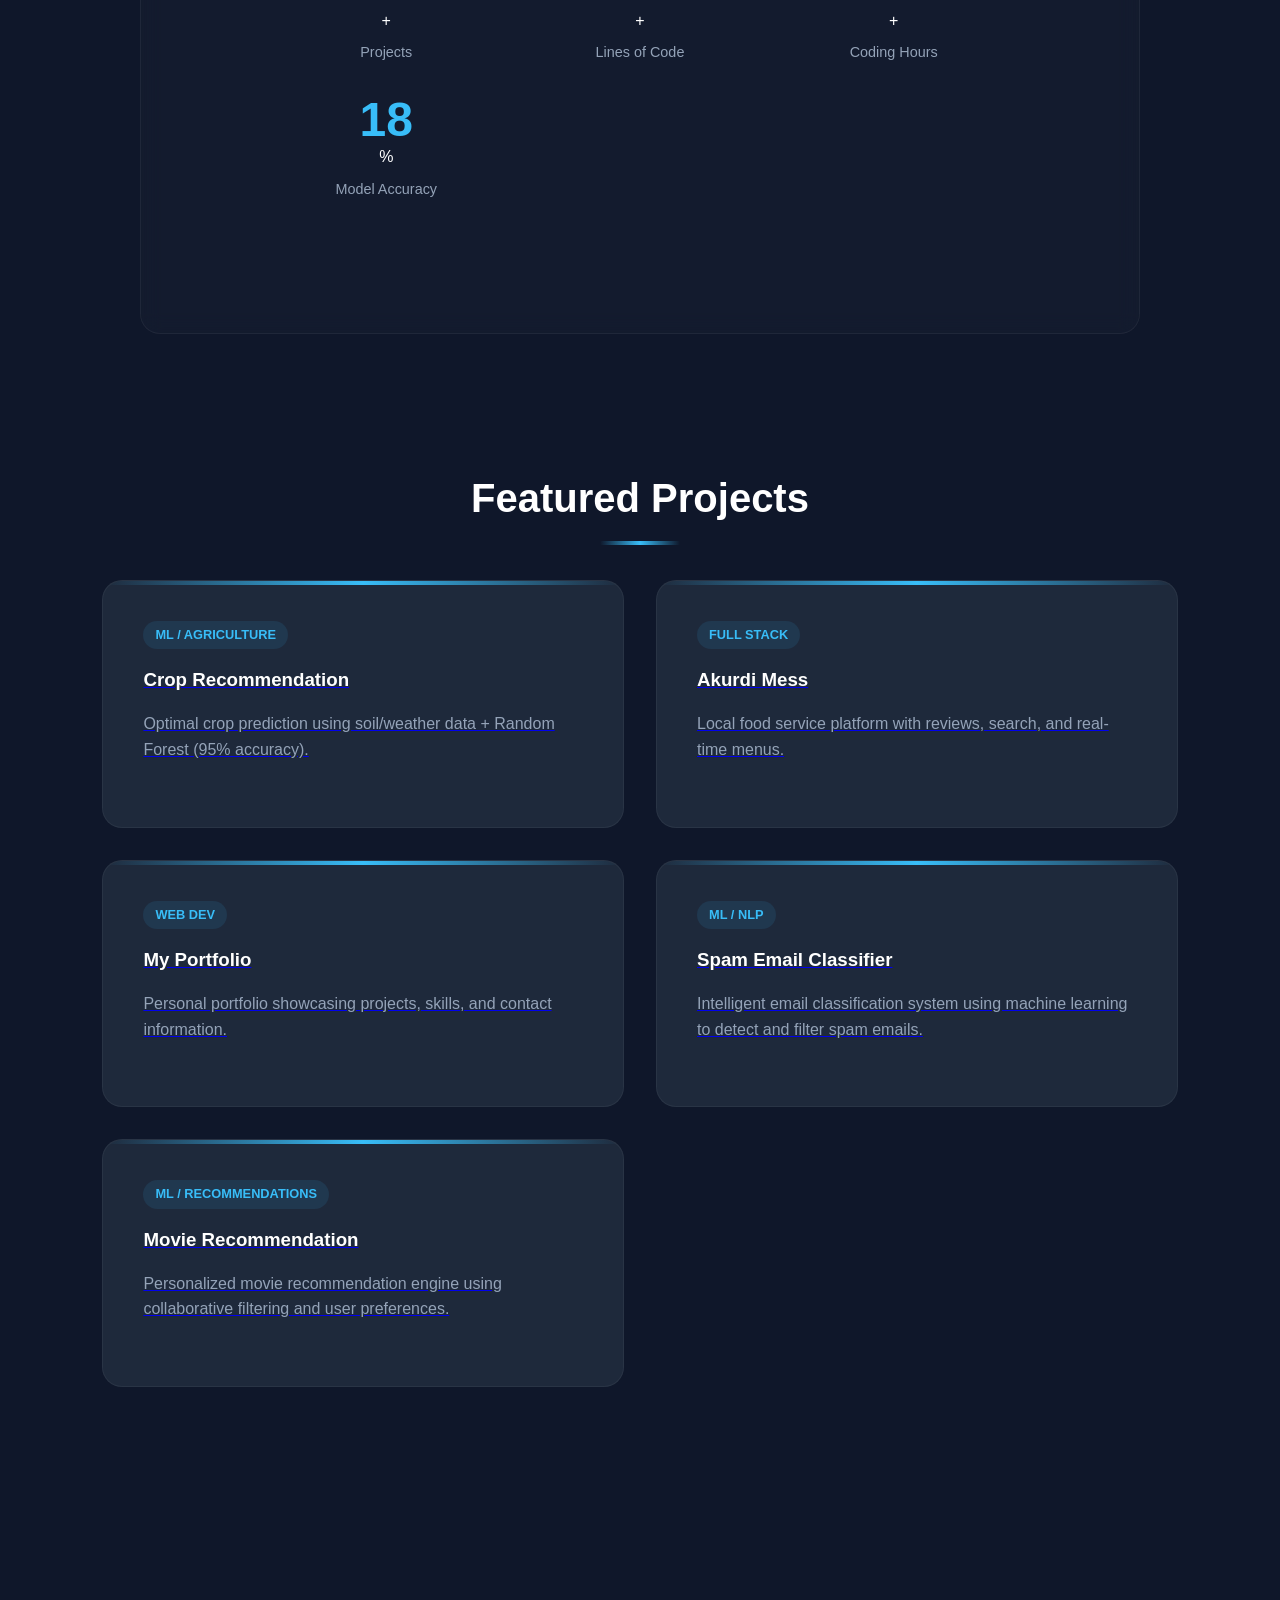
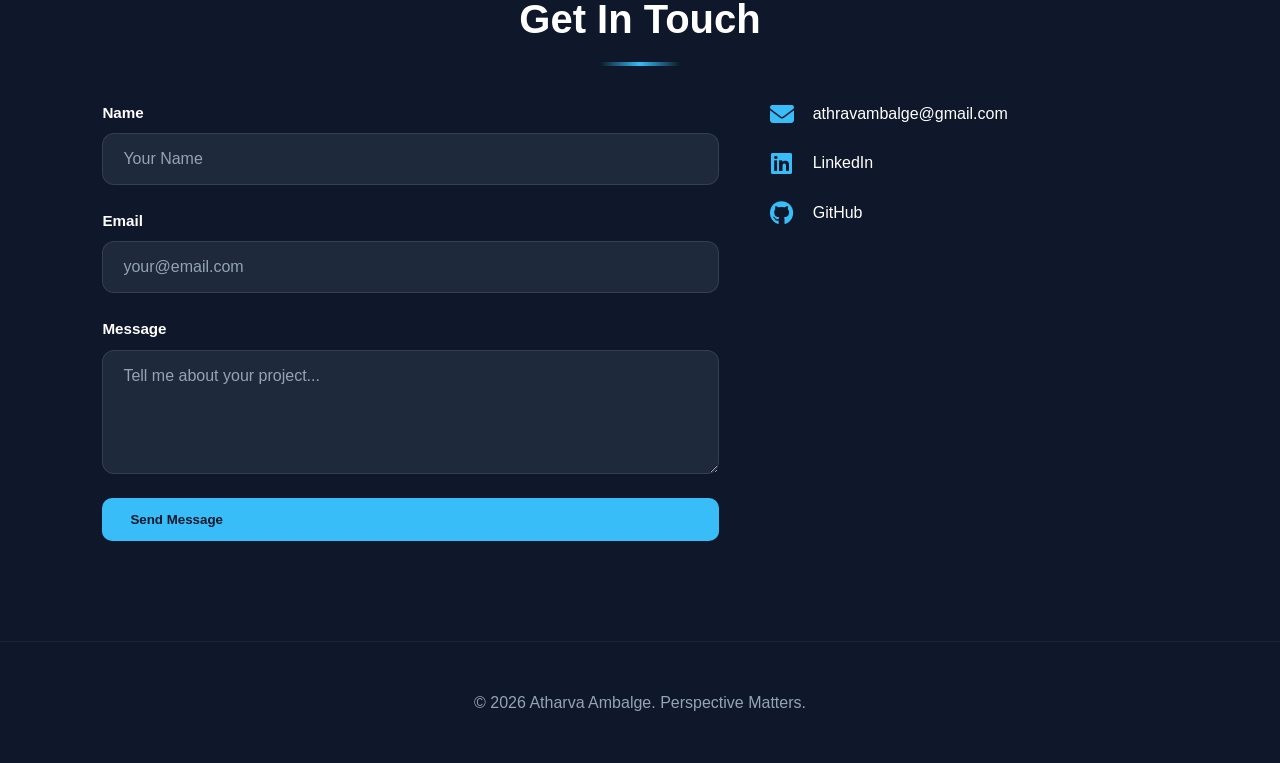
==== commit 4c25d919: "Update resume with modern two-column design and profile image" ====
--- a/portfolio.html
+++ b/portfolio.html
@@ -44,7 +44,7 @@
             <p id="typewriter-text" aria-live="polite"></p>
             <div class="hero-btns">
                 <a href="#projects" class="btn-primary">View Projects</a>
-                <a href="resume.pdf" class="btn-secondary" download><i class="fa-solid fa-file-pdf"></i> Resume</a>
+                <a href="resume.html" class="btn-secondary" target="_blank"><i class="fa-solid fa-file-pdf"></i> Resume</a>
             </div>
         </div>
     </header>
